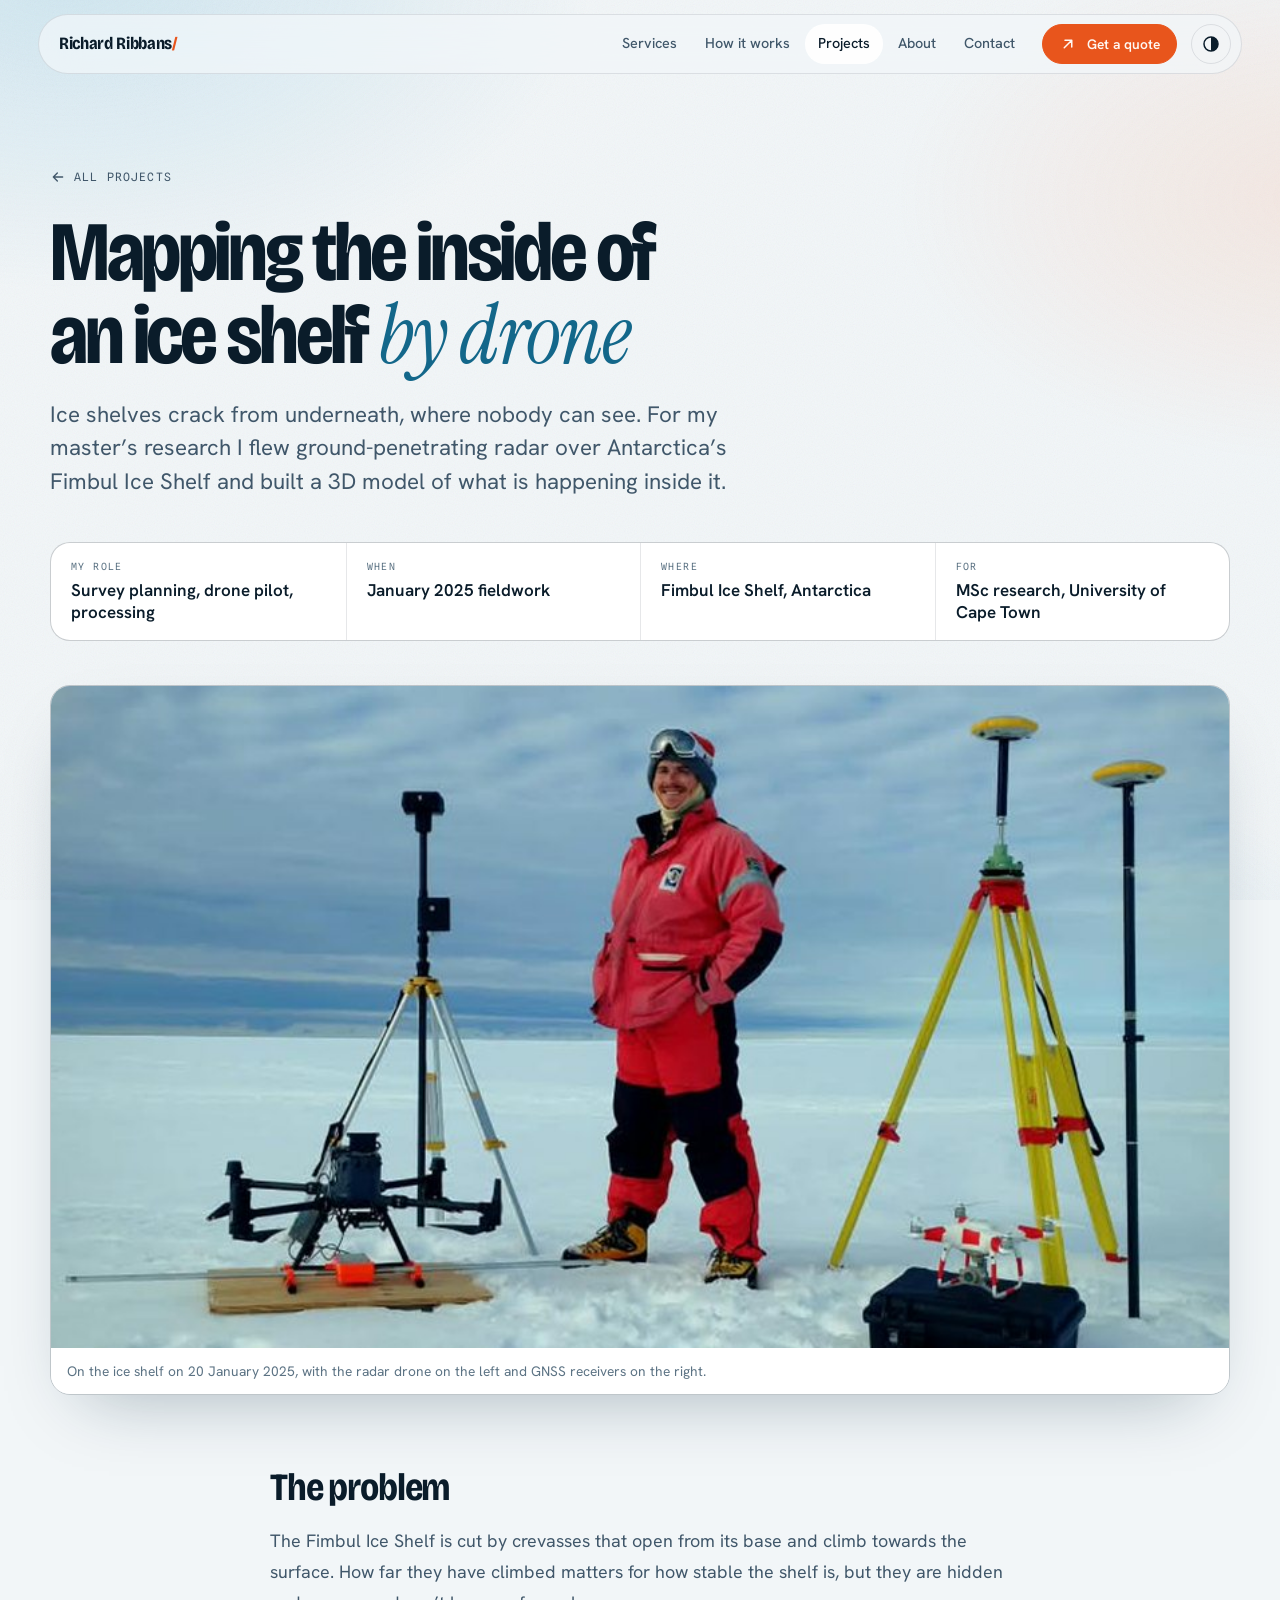
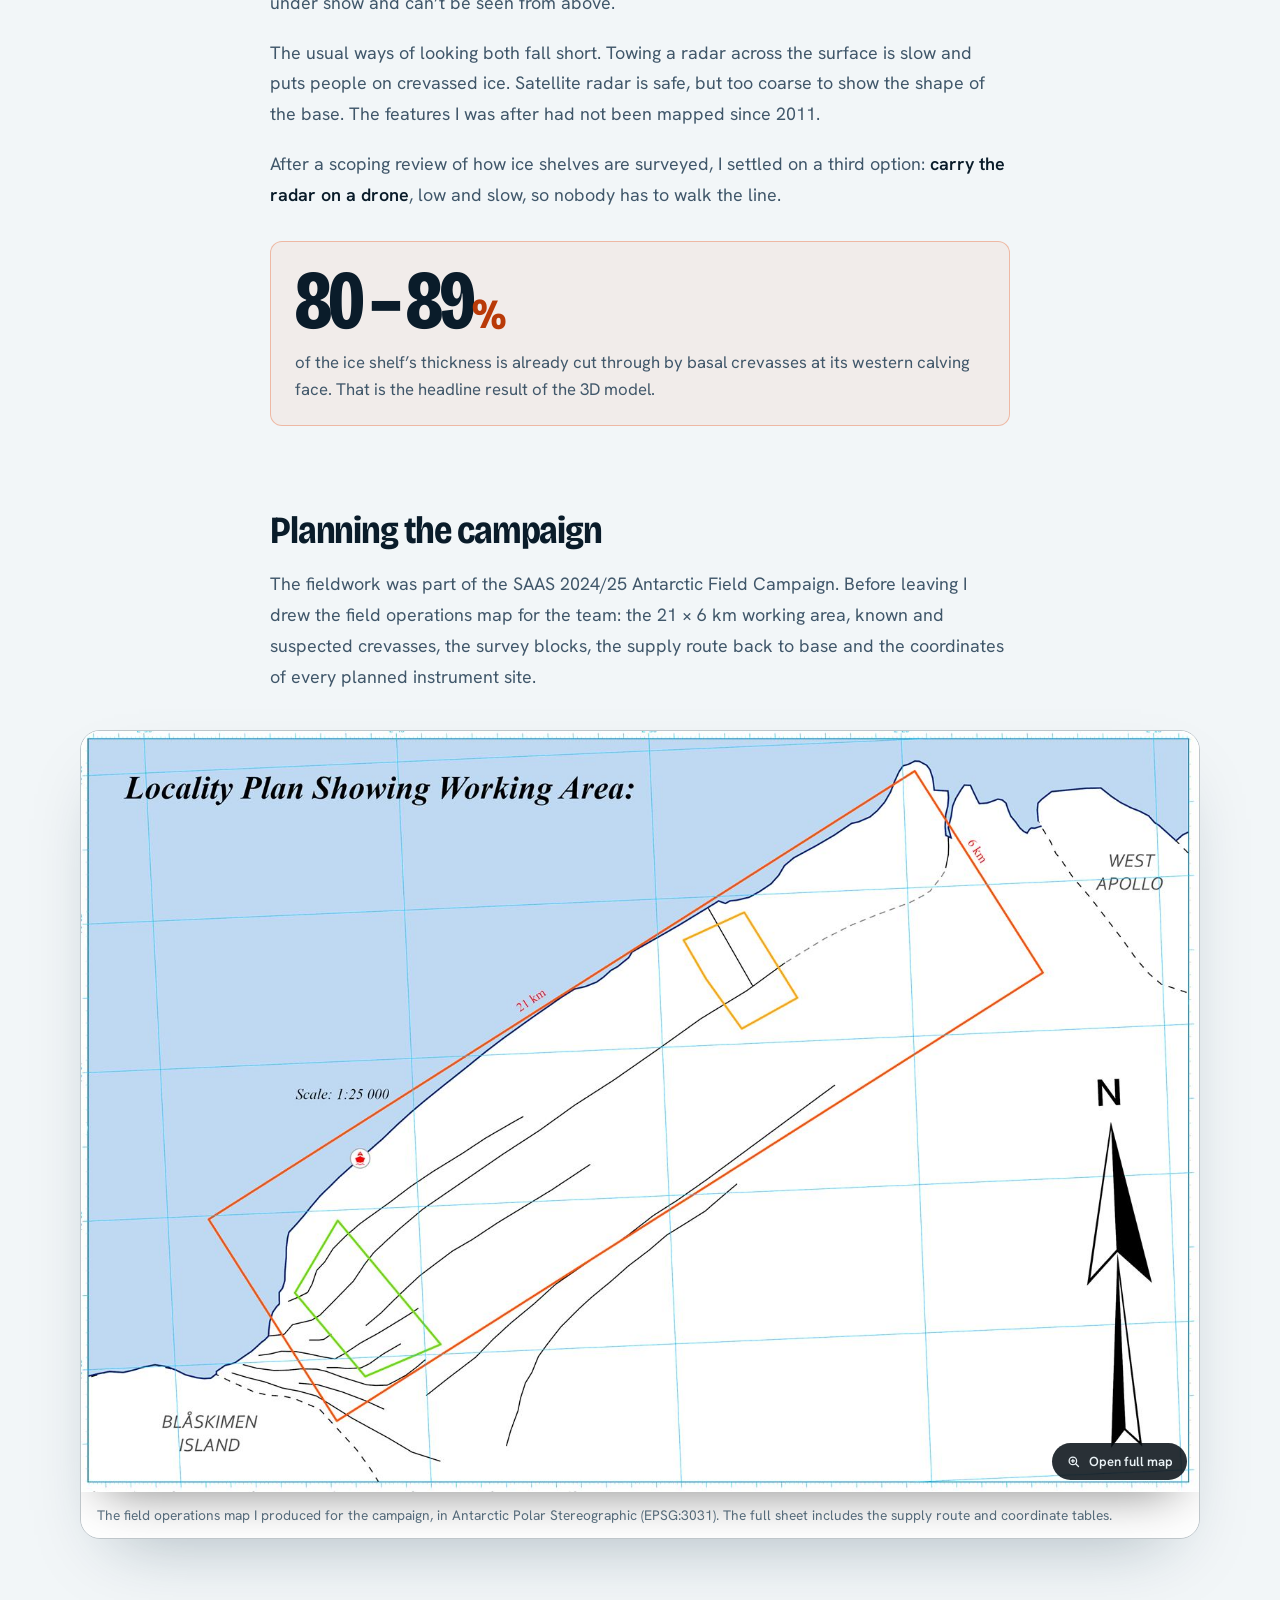
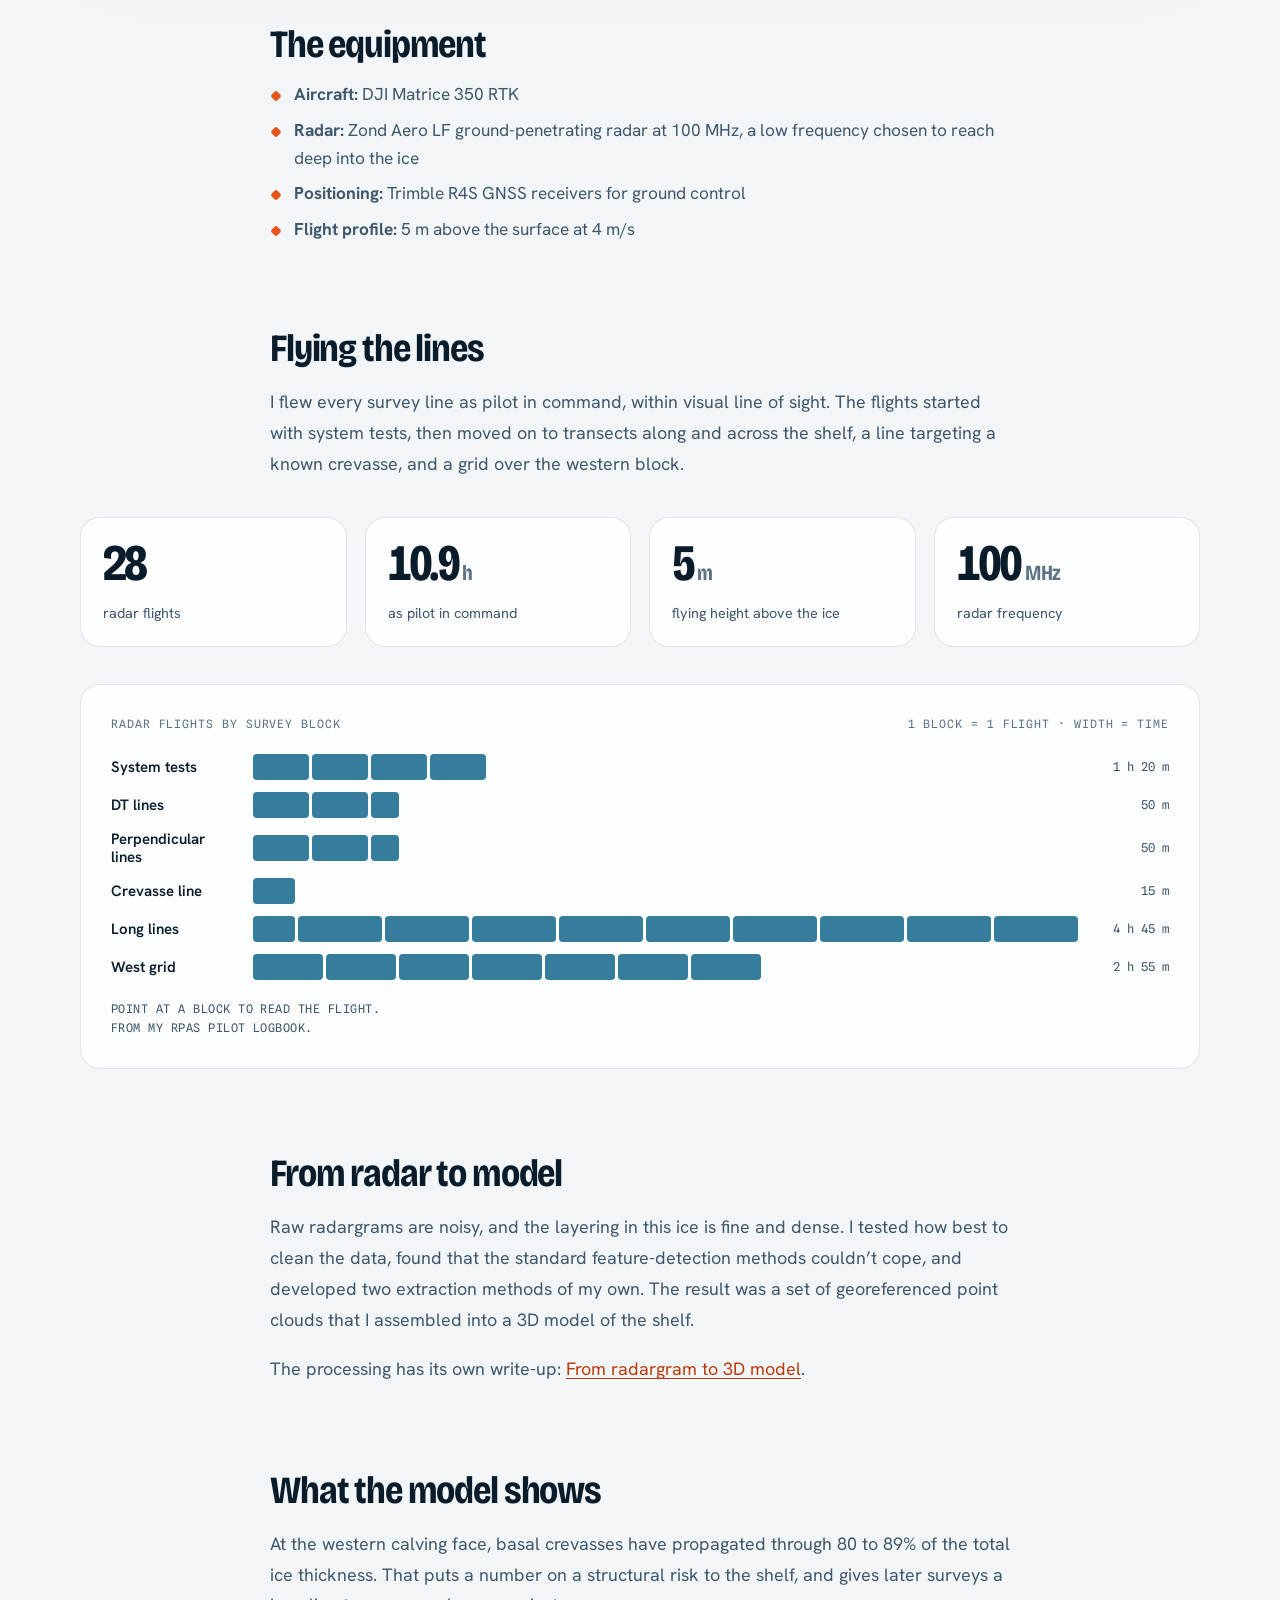
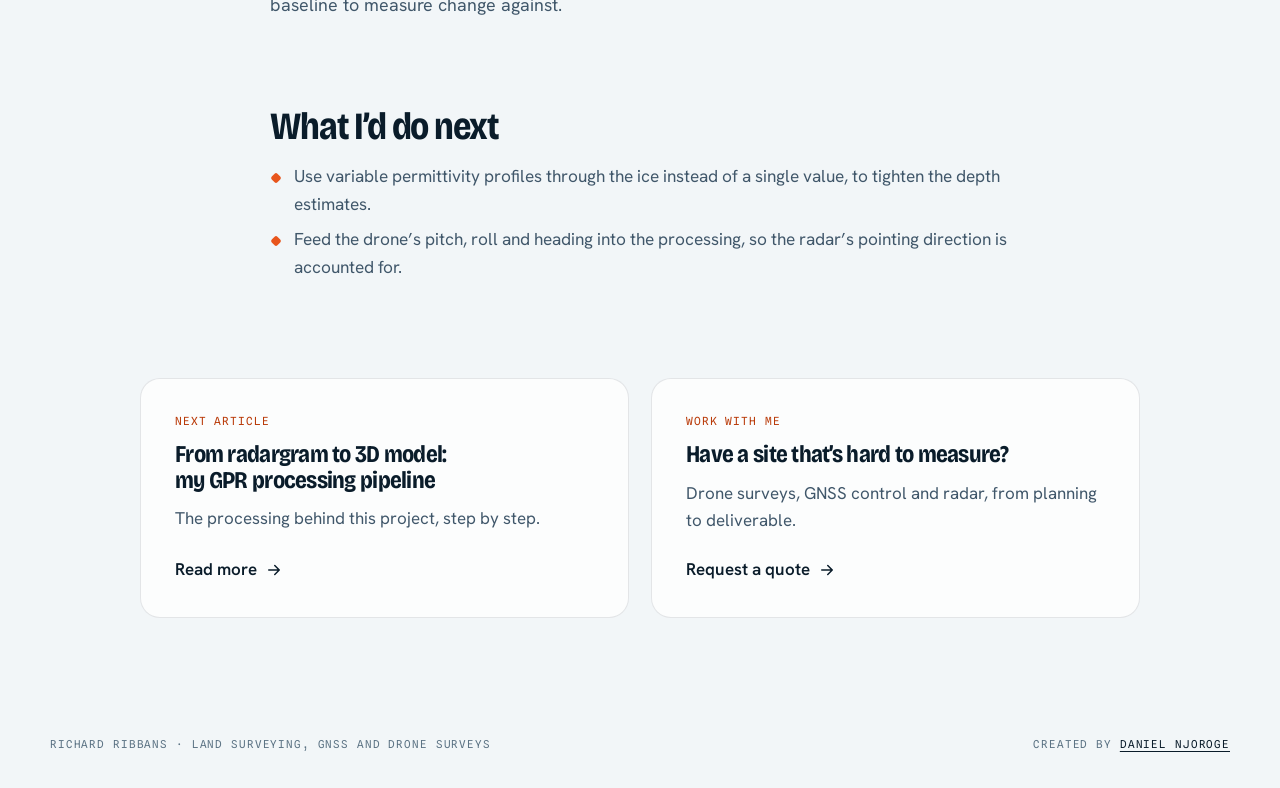
==== fimbul-ice-shelf.html @ ac536979 "Rework as a services site with separate project articles Home page now leads with services, process " ====
<!doctype html>
<html lang="en">
<head>
<meta charset="utf-8">
<meta name="viewport" content="width=device-width, initial-scale=1, viewport-fit=cover">
<title>Mapping the Fimbul Ice Shelf by Drone · Richard Ribbans</title>
<meta name="description" content="How Richard Ribbans planned and flew a drone-borne ground-penetrating radar survey of Antarctica's Fimbul Ice Shelf and built a 3D model of the crevasses inside it.">
<meta name="color-scheme" content="dark light">
<meta name="theme-color" content="#060E16">
<meta property="og:type" content="article">
<meta property="og:title" content="Mapping the inside of the Fimbul Ice Shelf by drone">
<meta property="og:description" content="28 radar flights, a 21 × 6 km survey area and a 3D model showing crevasses that cut through 80 to 89% of the ice.">
<meta property="og:image" content="assets/richard-fimbul-ice-shelf.jpg">
<link rel="icon" href="data:image/svg+xml,%3Csvg xmlns='http://www.w3.org/2000/svg' viewBox='0 0 32 32'%3E%3Crect width='32' height='32' rx='8' fill='%23060E16'/%3E%3Cpath d='M5 21h22' stroke='%23EAF2F6' stroke-width='2'/%3E%3Cpath d='M11 27l3-13 3 13zM19 27l2-9 2 9z' fill='%23FF6B2C'/%3E%3C/svg%3E">
<link rel="preconnect" href="https://fonts.googleapis.com">
<link rel="preconnect" href="https://fonts.gstatic.com" crossorigin>
<link rel="stylesheet" href="https://fonts.googleapis.com/css2?family=Bricolage+Grotesque:opsz,wdth,wght@12..96,75..100,400..800&family=Hanken+Grotesk:wght@400..700&family=Instrument+Serif:ital@0;1&family=Spline+Sans+Mono:wght@400..600&display=swap">
<link rel="stylesheet" href="assets/site.css">
<script>document.documentElement.classList.add('js');try{var t=localStorage.getItem('theme');if(t==='light'||t==='dark')document.documentElement.dataset.theme=t}catch(e){}</script>
</head>
<body>
<a class="skip" href="#main">Skip to content</a>
<div class="atmo" aria-hidden="true"></div>
<div class="progress" id="progress" aria-hidden="true"></div>

<header class="head">
  <div class="head-in">
    <a class="brand" href="index.html">Richard Ribbans<b>/</b></a>
    <nav class="nav" aria-label="Site">
      <a href="index.html#services">Services</a>
      <a href="index.html#process">How it works</a>
      <a class="on" href="index.html#projects" aria-current="true">Projects</a>
      <a href="index.html#about">About</a>
      <a href="index.html#contact">Contact</a>
    </nav>
    <a class="btn btn-sm btn-quote" href="mailto:ricrib@hotmail.co.za?subject=Survey%20quote%20request&amp;body=Site%20location%3A%0AWhat%20needs%20surveying%3A%0AWhat%20you%20need%20back%20(plan%2C%20model%2C%20report)%3A%0ADeadline%3A%0A" aria-label="Request a quote by email">
      <svg class="i-arrow" viewBox="0 0 24 24" fill="none" stroke="currentColor" stroke-width="2" stroke-linecap="round" stroke-linejoin="round" aria-hidden="true"><path d="M7 17L17 7M8 7h9v9"/></svg><span>Get a quote</span>
    </a>
    <button class="theme" id="theme" type="button" aria-label="Switch between light and dark">
      <svg width="18" height="18" viewBox="0 0 18 18" aria-hidden="true"><circle cx="9" cy="9" r="7" fill="none" stroke="currentColor" stroke-width="1.5"/><path d="M9 2a7 7 0 0 1 0 14z" fill="currentColor"/></svg>
    </button>
  </div>
</header>

<main id="main">
<article>
  <header class="art-hero">
    <div class="wrap">
      <a class="back" href="index.html#projects"><svg viewBox="0 0 24 24" fill="none" stroke="currentColor" stroke-width="2" stroke-linecap="round" stroke-linejoin="round" aria-hidden="true"><path d="M19 12H5M11 6l-6 6 6 6"/></svg>All projects</a>
      <h1 class="art-title">Mapping the inside of an ice shelf <em>by drone</em></h1>
      <p class="art-lede">Ice shelves crack from underneath, where nobody can see. For my master’s research I flew ground-penetrating radar over Antarctica’s Fimbul Ice Shelf and built a 3D model of what is happening inside it.</p>
      <dl class="art-meta" data-r>
        <div><dt>My role</dt><dd>Survey planning, drone pilot, processing</dd></div>
        <div><dt>When</dt><dd>January 2025 fieldwork</dd></div>
        <div><dt>Where</dt><dd>Fimbul Ice Shelf, Antarctica</dd></div>
        <div><dt>For</dt><dd>MSc research, University of Cape Town</dd></div>
      </dl>
      <figure class="art-cover" data-r>
        <img src="assets/richard-fimbul-ice-shelf.jpg" width="880" height="1099" fetchpriority="high" alt="Richard Ribbans on the Fimbul Ice Shelf with the DJI Matrice 350 RTK and radar boom, a Phantom 4 drone and GNSS receivers on tripods">
        <figcaption>On the ice shelf on 20 January 2025, with the radar drone on the left and GNSS receivers on the right.</figcaption>
      </figure>
    </div>
  </header>

  <div class="wrap">
    <div class="prose">
      <h2>The problem</h2>
      <p>The Fimbul Ice Shelf is cut by crevasses that open from its base and climb towards the surface. How far they have climbed matters for how stable the shelf is, but they are hidden under snow and can’t be seen from above.</p>
      <p>The usual ways of looking both fall short. Towing a radar across the surface is slow and puts people on crevassed ice. Satellite radar is safe, but too coarse to show the shape of the base. The features I was after had not been mapped since 2011.</p>
      <p>After a scoping review of how ice shelves are surveyed, I settled on a third option: <strong>carry the radar on a drone</strong>, low and slow, so nobody has to walk the line.</p>

      <div class="finding" data-r>
        <strong><span data-count="80">80</span> – <span data-count="89">89</span><small>%</small></strong>
        <span>of the ice shelf’s thickness is already cut through by basal crevasses at its western calving face. That is the headline result of the 3D model.</span>
      </div>

      <h2>Planning the campaign</h2>
      <p>The fieldwork was part of the SAAS 2024/25 Antarctic Field Campaign. Before leaving I drew the field operations map for the team: the 21 × 6&nbsp;km working area, known and suspected crevasses, the survey blocks, the supply route back to base and the coordinates of every planned instrument site.</p>

      <figure class="framed wide" data-r>
        <button class="zoom" id="zoom" type="button" aria-haspopup="dialog" aria-label="Open the full field operations map">
          <img src="assets/fimbul-locality-plan.jpg" width="1600" height="1090" loading="lazy" alt="Locality plan of the working area on the Fimbul Ice Shelf, with the 21 by 6 kilometre project area, known and hidden crevasses, and the T-intersection and West Grid survey blocks">
          <span><svg viewBox="0 0 24 24" fill="none" stroke="currentColor" stroke-width="2" stroke-linecap="round" aria-hidden="true"><circle cx="11" cy="11" r="6"/><path d="M20 20l-4.5-4.500M11 8.500v5M8.5 11h5"/></svg>Open full map</span>
        </button>
        <figcaption>The field operations map I produced for the campaign, in Antarctic Polar Stereographic (EPSG:3031). The full sheet includes the supply route and coordinate tables.</figcaption>
      </figure>

      <h2>The equipment</h2>
      <ul class="dots">
        <li><strong>Aircraft:</strong> DJI Matrice 350 RTK</li>
        <li><strong>Radar:</strong> Zond Aero LF ground-penetrating radar at 100&nbsp;MHz, a low frequency chosen to reach deep into the ice</li>
        <li><strong>Positioning:</strong> Trimble R4S GNSS receivers for ground control</li>
        <li><strong>Flight profile:</strong> 5&nbsp;m above the surface at 4&nbsp;m/s</li>
      </ul>

      <h2>Flying the lines</h2>
      <p>I flew every survey line as pilot in command, within visual line of sight. The flights started with system tests, then moved on to transects along and across the shelf, a line targeting a known crevasse, and a grid over the western block.</p>

      <div class="nums wide">
        <div class="num glass" data-r data-glow><b><span data-count="28">28</span></b><span>radar flights</span></div>
        <div class="num glass" data-r data-glow style="--i:1"><b><span data-count="10.9" data-dec="1">10.9</span><small>h</small></b><span>as pilot in command</span></div>
        <div class="num glass" data-r data-glow style="--i:2"><b><span data-count="5">5</span><small>m</small></b><span>flying height above the ice</span></div>
        <div class="num glass" data-r data-glow style="--i:3"><b><span data-count="100">100</span><small>MHz</small></b><span>radar frequency</span></div>
      </div>

      <div class="strip-wrap glass wide" data-r data-glow>
        <div class="strip-title mono"><span>Radar flights by survey block</span><span>1 block = 1 flight · width = time</span></div>
        <div class="strip" id="strip"></div>
        <p class="strip-read" id="strip-read">Point at a block to read the flight.<br>From my RPAS pilot logbook.</p>
      </div>

      <h2>From radar to model</h2>
      <p>Raw radargrams are noisy, and the layering in this ice is fine and dense. I tested how best to clean the data, found that the standard feature-detection methods couldn’t cope, and developed two extraction methods of my own. The result was a set of georeferenced point clouds that I assembled into a 3D model of the shelf.</p>
      <p>The processing has its own write-up: <a href="gpr-processing-pipeline.html">From radargram to 3D model</a>.</p>

      <h2>What the model shows</h2>
      <p>At the western calving face, basal crevasses have propagated through 80 to 89% of the total ice thickness. That puts a number on a structural risk to the shelf, and gives later surveys a baseline to measure change against.</p>

      <h2>What I’d do next</h2>
      <ul class="dots">
        <li>Use variable permittivity profiles through the ice instead of a single value, to tighten the depth estimates.</li>
        <li>Feed the drone’s pitch, roll and heading into the processing, so the radar’s pointing direction is accounted for.</li>
      </ul>
    </div>

    <div class="art-end">
      <article class="card glass lift" data-r data-glow>
        <p class="meta">Next article</p>
        <h3>From radargram to 3D model: my GPR processing pipeline</h3>
        <p>The processing behind this project, step by step.</p>
        <a class="go" href="gpr-processing-pipeline.html">Read more <svg viewBox="0 0 24 24" fill="none" stroke="currentColor" stroke-width="2" stroke-linecap="round" stroke-linejoin="round" aria-hidden="true"><path d="M5 12h14M13 6l6 6-6 6"/></svg></a>
      </article>
      <article class="card glass lift" data-r data-glow style="--i:1">
        <p class="meta">Work with me</p>
        <h3>Have a site that’s hard to measure?</h3>
        <p>Drone surveys, GNSS control and radar, from planning to deliverable.</p>
        <a class="go" href="index.html#contact">Request a quote <svg viewBox="0 0 24 24" fill="none" stroke="currentColor" stroke-width="2" stroke-linecap="round" stroke-linejoin="round" aria-hidden="true"><path d="M5 12h14M13 6l6 6-6 6"/></svg></a>
      </article>
    </div>
  </div>
</article>
</main>

<footer class="foot" style="margin-top:clamp(56px,8vw,96px)">
  <div class="wrap"><span>Richard Ribbans · Land surveying, GNSS and drone surveys</span><span>Created by <a href="https://danzo111.github.io/Daniel-Kimani-Njoroge-online-cv-portfolio/" target="_blank" rel="noopener">Daniel Njoroge</a></span></div>
</footer>

<dialog class="lightbox" id="lightbox" aria-label="Field operations map, SAAS 2024/25 Antarctic Field Campaign">
  <div class="lb-bar"><b>Field operations map</b><span>Click the map to zoom</span>
    <button class="btn btn-sm" id="lb-close" type="button">Close</button></div>
  <div class="lb-scroll" id="lb-scroll"><img id="lb-img" alt="Full field operations map for the SAAS 2024/25 Antarctic Field Campaign: locality plan, supply route, key plan and coordinate tables" width="2600" height="1838"></div>
</dialog>

<script src="assets/site.js"></script>
</body>
</html>
---- assets/site.css ----
:root{
  /* Polar night: near-black navy, glacier-blue for data, hi-vis survey orange for anything you act on. */
  --bg:#060E16; --bg-2:#0A1722; --snow:#0C1B28; --card:rgba(255,255,255,.035); --card-2:rgba(255,255,255,.06);
  --stroke:rgba(160,205,228,.14); --stroke-2:rgba(160,205,228,.26);
  --ink:#EAF2F6; --ink-2:#A9BDC9; --ink-3:#7C93A2;
  --glacier:#8FD3EE; --glacier-dim:rgba(143,211,238,.14);
  --flag:#FF8850; --flag-fill:#FF6B2C; --flag-ink:#1A0A02; --flag-wash:rgba(255,107,44,.07);
  --ocean:#0A2B3F; --firn:#102738; --line:rgba(160,205,228,.10);
  --glow-a:rgba(60,150,190,.22); --glow-b:rgba(255,107,44,.10);
  --shadow:0 30px 80px -30px rgba(0,0,0,.7);
  --veil:rgba(8,18,27,.72);

  --f-display:"Bricolage Grotesque","Helvetica Neue",Arial,sans-serif;
  --f-serif:"Instrument Serif",Georgia,"Times New Roman",serif;
  --f-body:"Hanken Grotesk","Helvetica Neue",Arial,sans-serif;
  --f-mono:"Spline Sans Mono",ui-monospace,SFMono-Regular,Menlo,Consolas,monospace;

  --wrap:1180px; --gutter:clamp(18px,4vw,44px); --r:20px; --r-sm:12px;
  --ease:cubic-bezier(.2,.7,.1,1);
  color-scheme:dark;
}
@media (prefers-color-scheme: light){
  :root:not([data-theme="dark"]){
    --bg:#F2F6F8; --bg-2:#E8EFF2; --snow:#FFFFFF; --card:rgba(255,255,255,.72); --card-2:rgba(255,255,255,.95);
    --stroke:rgba(10,28,42,.10); --stroke-2:rgba(10,28,42,.22);
    --ink:#0A1C2A; --ink-2:#40576A; --ink-3:#5C7384;
    --glacier:#13678A; --glacier-dim:rgba(19,103,138,.12);
    --flag:#B93A08; --flag-fill:#E8551C; --flag-ink:#FFF8F3; --flag-wash:rgba(232,85,28,.06);
    --ocean:#CDE0EA; --firn:#F9FCFD; --line:rgba(10,28,42,.07);
    --glow-a:rgba(80,170,210,.22); --glow-b:rgba(255,120,60,.12);
    --shadow:0 30px 70px -34px rgba(10,40,60,.35);
    --veil:rgba(242,246,248,.75);
    color-scheme:light;
  }
}
:root[data-theme="light"]{
  --bg:#F2F6F8; --bg-2:#E8EFF2; --snow:#FFFFFF; --card:rgba(255,255,255,.72); --card-2:rgba(255,255,255,.95);
  --stroke:rgba(10,28,42,.10); --stroke-2:rgba(10,28,42,.22);
  --ink:#0A1C2A; --ink-2:#40576A; --ink-3:#5C7384;
  --glacier:#13678A; --glacier-dim:rgba(19,103,138,.12);
  --flag:#B93A08; --flag-fill:#E8551C; --flag-ink:#FFF8F3; --flag-wash:rgba(232,85,28,.06);
  --ocean:#CDE0EA; --firn:#F9FCFD; --line:rgba(10,28,42,.07);
  --glow-a:rgba(80,170,210,.22); --glow-b:rgba(255,120,60,.12);
  --shadow:0 30px 70px -34px rgba(10,40,60,.35);
  --veil:rgba(242,246,248,.75);
  color-scheme:light;
}

*,*::before,*::after{box-sizing:border-box}
html{scroll-behavior:smooth;-webkit-text-size-adjust:100%;scroll-padding-top:96px}
body{margin:0;background:var(--bg);color:var(--ink);font-family:var(--f-body);font-size:1.0625rem;line-height:1.6;-webkit-font-smoothing:antialiased;overflow-x:hidden}
body:has(dialog[open]){overflow:hidden}
img,svg{max-width:100%;display:block}
a{color:inherit}
h1,h2,h3{margin:0;text-wrap:balance}
p{margin:0;text-wrap:pretty}
ul,ol,dl,dd,figure,blockquote{margin:0;padding:0}
ul,ol{list-style:none}
button{font:inherit;color:inherit}
:focus-visible{outline:2px solid var(--flag-fill);outline-offset:3px;border-radius:6px}
::selection{background:var(--flag-fill);color:var(--flag-ink)}
.wrap{width:100%;max-width:calc(var(--wrap) + 2*var(--gutter));margin-inline:auto;padding-inline:var(--gutter)}
.sr-only{position:absolute;width:1px;height:1px;margin:-1px;overflow:hidden;clip:rect(0,0,0,0);white-space:nowrap}
.skip{position:absolute;left:12px;top:-60px;z-index:200;background:var(--flag-fill);color:var(--flag-ink);padding:10px 16px;font-weight:600;text-decoration:none;border-radius:10px}
.skip:focus{top:12px}

/* Atmosphere: two soft lights and a fine grain, fixed behind everything */
.atmo{position:fixed;inset:0;z-index:-1;pointer-events:none;overflow:hidden}
.atmo::before{content:"";position:absolute;inset:-20%;background:radial-gradient(42% 36% at 18% 12%,var(--glow-a),transparent 70%),radial-gradient(34% 30% at 88% 30%,var(--glow-b),transparent 70%),radial-gradient(50% 40% at 60% 100%,var(--glow-a),transparent 70%);animation:drift 26s ease-in-out infinite alternate}
.atmo::after{content:"";position:absolute;inset:0;opacity:.07;mix-blend-mode:overlay;background-image:url("data:image/svg+xml,%3Csvg xmlns='http://www.w3.org/2000/svg' width='160' height='160'%3E%3Cfilter id='n'%3E%3CfeTurbulence type='fractalNoise' baseFrequency='.9' numOctaves='2' stitchTiles='stitch'/%3E%3C/filter%3E%3Crect width='100%25' height='100%25' filter='url(%23n)'/%3E%3C/svg%3E")}
@keyframes drift{to{transform:translate3d(3%,-2%,0) scale(1.06)}}
.progress{position:fixed;left:0;top:0;height:2px;width:100%;z-index:120;background:linear-gradient(90deg,var(--glacier),var(--flag-fill));transform-origin:0 50%;transform:scaleX(0)}

/* Type */
.mono{font-family:var(--f-mono);font-size:.72rem;letter-spacing:.08em;text-transform:uppercase}
.kicker{display:inline-flex;align-items:center;gap:10px;font-family:var(--f-mono);font-size:.72rem;letter-spacing:.14em;text-transform:uppercase;color:var(--flag)}
.kicker::before{content:"";width:22px;height:1px;background:currentColor}
.h2{font-family:var(--f-display);font-stretch:85%;font-weight:700;font-size:clamp(2.3rem,5.4vw,4.2rem);line-height:1;letter-spacing:-.035em}
.h2 em,.hero-tag em{font-family:var(--f-serif);font-style:italic;font-weight:400;letter-spacing:-.01em;color:var(--glacier)}
.lede{font-size:clamp(1.08rem,1.5vw,1.25rem);line-height:1.55;color:var(--ink-2);max-width:60ch}

/* Buttons */
.btn{position:relative;display:inline-flex;align-items:center;gap:10px;min-height:52px;padding:0 24px;border-radius:999px;font-weight:600;font-size:.98rem;text-decoration:none;border:1px solid var(--stroke-2);background:var(--card);color:var(--ink);cursor:pointer;transition:background .25s,border-color .25s,color .25s,box-shadow .25s,transform .35s var(--ease);-webkit-tap-highlight-color:transparent;touch-action:manipulation}
.btn svg{width:18px;height:18px;flex:none;transition:transform .3s var(--ease)}
.btn:hover{border-color:var(--ink);background:var(--card-2)}
.btn:hover .i-arrow{transform:translate(3px,-3px)}
.btn:hover .i-down{transform:translateY(3px)}
.btn-primary{background:var(--flag-fill);border-color:var(--flag-fill);color:var(--flag-ink);box-shadow:0 10px 30px -10px var(--flag-fill)}
.btn-primary:hover{background:var(--flag-fill);border-color:var(--flag-fill);box-shadow:0 16px 40px -10px var(--flag-fill)}
.btn-sm{min-height:40px;padding:0 16px;font-size:.86rem}

/* Header: a floating glass bar */
.head{position:fixed;top:max(14px,env(safe-area-inset-top));left:0;right:0;z-index:100;pointer-events:none}
.head-in{pointer-events:auto;max-width:calc(var(--wrap) + 24px);margin-inline:auto;width:calc(100% - 2*var(--gutter) + 24px);height:60px;display:flex;align-items:center;gap:14px;padding:0 10px 0 20px;border-radius:999px;background:var(--veil);border:1px solid var(--stroke);backdrop-filter:blur(18px) saturate(1.4);-webkit-backdrop-filter:blur(18px) saturate(1.4);box-shadow:var(--shadow)}
.brand{font-family:var(--f-display);font-stretch:85%;font-weight:700;font-size:1.08rem;letter-spacing:-.02em;text-decoration:none;white-space:nowrap}
.brand b{color:var(--flag-fill)}
.nav{margin-left:auto;display:flex;gap:2px}
.nav a{position:relative;font-size:.9rem;font-weight:500;text-decoration:none;color:var(--ink-2);padding:8px 13px;border-radius:999px;transition:color .2s,background .2s}
.nav a:hover{color:var(--ink)}
.nav a.on{color:var(--ink);background:var(--card-2)}
.theme{width:40px;height:40px;display:grid;place-items:center;border:1px solid var(--stroke);border-radius:50%;background:transparent;cursor:pointer;flex:none;transition:border-color .2s,transform .5s var(--ease)}
.theme:hover{border-color:var(--ink);transform:rotate(180deg)}
@media (max-width:900px){.nav{display:none}.head-in .btn{margin-left:auto}}
@media (max-width:420px){.head-in .btn span{display:none}.head-in .btn{padding:0 12px}}

/* Hero */
.hero{padding:clamp(120px,15vw,170px) 0 0}
.status{display:inline-flex;align-items:center;gap:10px;padding:7px 14px 7px 12px;border-radius:999px;border:1px solid var(--stroke);background:var(--card);font-size:.86rem;color:var(--ink-2)}
.status i{width:8px;height:8px;border-radius:50%;background:#3DDC97;box-shadow:0 0 0 0 rgba(61,220,151,.6);animation:pulse 2.4s infinite;flex:none}
@keyframes pulse{70%{box-shadow:0 0 0 9px rgba(61,220,151,0)}100%{box-shadow:0 0 0 0 rgba(61,220,151,0)}}
.hero-name{margin-top:clamp(18px,2.4vw,28px);font-family:var(--f-display);font-stretch:88%;font-weight:700;font-size:clamp(3.4rem,12.6vw,10.8rem);line-height:.88;letter-spacing:-.03em;margin-left:-.03em}
.hero-name .ln{display:block;overflow:hidden;padding-bottom:.08em;margin-bottom:-.08em}
.hero-name .ln>span{display:inline-block}
.js .hero-name .ln>span{transform:translateY(105%);animation:rise 1s var(--ease) forwards}
.js .hero-name .ln:nth-child(2)>span{animation-delay:.12s}
.hero-name b{color:var(--flag-fill);font-weight:700}
@keyframes rise{to{transform:none}}
.hero-tag{margin:0 0 clamp(16px,2vw,24px);font-family:var(--f-display);font-stretch:90%;font-weight:500;font-size:clamp(1.5rem,3.5vw,2.9rem);line-height:1.08;letter-spacing:-.03em;max-width:21ch}
.hero-row{display:grid;grid-template-columns:minmax(0,1fr) clamp(250px,29vw,380px);gap:clamp(24px,5vw,72px);align-items:end;margin-top:clamp(20px,2.6vw,32px)}
.hero-cta{display:flex;flex-wrap:wrap;gap:12px;margin-top:26px}
.shot{position:relative;border-radius:var(--r);overflow:hidden;border:1px solid var(--stroke-2);box-shadow:var(--shadow),0 0 0 6px var(--card);transform:rotate(1.6deg);transition:transform .6s var(--ease)}
.shot:hover{transform:rotate(0deg) scale(1.02)}
.shot img{width:100%;height:auto;aspect-ratio:4/5;object-fit:cover}
.shot figcaption{position:absolute;left:10px;right:10px;bottom:10px;display:flex;align-items:center;gap:8px;padding:8px 12px;border-radius:12px;background:rgba(6,14,22,.78);color:#EAF2F6;font-family:var(--f-mono);font-size:.66rem;letter-spacing:.05em;text-transform:uppercase;backdrop-filter:blur(8px);-webkit-backdrop-filter:blur(8px)}
.shot figcaption i{width:7px;height:7px;border-radius:50%;background:#FF6B2C;flex:none}
@media (min-width:821px){.shot{margin-top:clamp(-150px,-11vw,-60px)}}
@media (max-width:820px){.hero-row{grid-template-columns:1fr;align-items:start}.shot{max-width:420px;transform:none}}

/* The sheet: plan above, section below, title block at the foot — laid out the way a survey drawing is. */
.sheet{position:relative;margin-top:clamp(36px,5vw,64px);border-radius:var(--r);border:1px solid var(--stroke-2);background:var(--snow);box-shadow:var(--shadow),0 0 0 6px var(--card);overflow:hidden}
.sheet-bar{display:flex;align-items:center;gap:12px;padding:12px 14px 12px 18px;border-bottom:1px solid var(--stroke)}
.sheet-bar .mono{color:var(--ink-2)}
.sheet-bar .dot{width:8px;height:8px;border-radius:50%;background:var(--flag-fill);flex:none}
.sheet-bar button{margin-left:auto}
.panel{position:relative;border-bottom:1px solid var(--stroke)}
.panel-tag{position:absolute;left:14px;top:12px;z-index:2;border:1px solid var(--stroke-2);background:var(--veil);border-radius:999px;font-family:var(--f-mono);font-size:.64rem;letter-spacing:.14em;text-transform:uppercase;padding:4px 10px;color:var(--ink-2)}
.panel svg{width:100%;height:auto}
#section{cursor:ew-resize;touch-action:pan-y}
.sheet text{font-family:var(--f-mono);font-size:10px;letter-spacing:.06em;text-transform:uppercase;fill:var(--ink-2)}
.sheet .t-strong{fill:var(--ink)}
.sheet .t-flag{fill:var(--flag)}
.hit{fill:transparent;stroke:transparent;cursor:pointer;outline-offset:0}
.site-mark{transition:stroke .2s}
.hit:hover+.site-mark,.hit:focus-visible+.site-mark{stroke:var(--flag-fill)}
.tip{position:absolute;z-index:5;pointer-events:none;transform:translate(-50%,calc(-100% - 12px));padding:7px 11px;border-radius:10px;background:var(--ink);color:var(--bg);font-family:var(--f-mono);font-size:.68rem;letter-spacing:.04em;white-space:nowrap;opacity:0;transition:opacity .15s}
.tip.on{opacity:1}
.readout{display:flex;flex-wrap:wrap;align-items:center;gap:8px 18px;padding:11px 18px;border-bottom:1px solid var(--stroke);font-family:var(--f-mono);font-size:.72rem;letter-spacing:.05em;text-transform:uppercase;color:var(--ink-2);min-height:44px}
.readout b{font-weight:500;color:var(--ink)}
.readout .state{display:inline-flex;align-items:center;gap:8px}
.readout .state::before{content:"";width:8px;height:8px;border-radius:2px;background:var(--glacier)}
.readout .state.hot{color:var(--flag)}
.readout .state.hot::before{background:var(--flag-fill)}
.readout .hint{margin-left:auto;color:var(--ink-3)}
.legend{display:flex;flex-wrap:wrap;gap:6px 22px;padding:10px 18px;border-bottom:1px solid var(--stroke);font-family:var(--f-mono);font-size:.68rem;letter-spacing:.05em;text-transform:uppercase;color:var(--ink-3)}
.legend span{display:inline-flex;align-items:center;gap:8px}
.legend svg{width:26px;height:10px;flex:none}
.titleblock{display:grid;grid-template-columns:repeat(4,1fr)}
.titleblock div{padding:16px 18px;border-left:1px solid var(--stroke)}
.titleblock div:first-child{border-left:0}
.titleblock dt{font-family:var(--f-mono);font-size:.62rem;letter-spacing:.14em;text-transform:uppercase;color:var(--ink-3)}
.titleblock dd{font-weight:600;font-size:.98rem;line-height:1.3;margin-top:4px}
@media (max-width:760px){.titleblock{grid-template-columns:1fr 1fr}.titleblock div:nth-child(3){border-left:0}.titleblock div:nth-child(n+3){border-top:1px solid var(--stroke)}.readout .hint{margin-left:0}}
.sheet-note{margin-top:14px;font-size:.86rem;color:var(--ink-3);max-width:90ch}
.trk{fill:none;stroke:var(--glacier);stroke-width:2.2;stroke-linejoin:round;stroke-linecap:round;stroke-dasharray:1;stroke-dashoffset:1;animation:draw 2.6s .5s ease-out forwards}
@keyframes draw{to{stroke-dashoffset:0}}
.drawn .trk{animation:none;stroke-dashoffset:0}
.drawn .hero-name .ln>span{animation:none;transform:none}

/* Kit marquee */
.kit-band{margin-top:clamp(56px,8vw,96px);border-block:1px solid var(--stroke);overflow:hidden;-webkit-mask-image:linear-gradient(90deg,transparent,#000 12%,#000 88%,transparent);mask-image:linear-gradient(90deg,transparent,#000 12%,#000 88%,transparent)}
.kit-track{display:flex;width:max-content;animation:slide 44s linear infinite}
.kit-band:hover .kit-track,.kit-band.paused .kit-track{animation-play-state:paused}
.kit-track ul{display:flex;flex:none}
.kit-track li{display:flex;align-items:center;gap:28px;padding:18px 14px;font-family:var(--f-display);font-stretch:85%;font-weight:600;font-size:clamp(1.1rem,2vw,1.5rem);letter-spacing:-.02em;color:var(--ink-2);white-space:nowrap}
.kit-track li::after{content:"";width:7px;height:7px;background:var(--flag-fill);transform:rotate(45deg)}
@keyframes slide{to{transform:translateX(-50%)}}

/* Sections */
.sec{padding:clamp(72px,10vw,136px) 0 0}
.sec-head{display:grid;gap:18px;margin-bottom:clamp(30px,4.4vw,56px);justify-items:start}

/* Reveal on scroll (only when JS is running) */
.js [data-r]{opacity:0;transform:translateY(26px);transition:opacity .8s var(--ease),transform .9s var(--ease);transition-delay:calc(var(--i,0)*80ms)}
.js [data-r].in{opacity:1;transform:none}

/* Cards with a cursor-following light */
.glass{position:relative;border-radius:var(--r);border:1px solid var(--stroke);background:var(--card);overflow:hidden}
.glass::before{content:"";position:absolute;inset:0;pointer-events:none;opacity:0;transition:opacity .35s;background:radial-gradient(380px circle at var(--mx,50%) var(--my,50%),var(--glacier-dim),transparent 65%)}
.glass:hover{border-color:var(--stroke-2)}
.glass:hover::before{opacity:1}
.glass>*{position:relative}
.lift{transition:opacity .8s var(--ease),transform .5s var(--ease),border-color .3s}
.js .lift.in:hover,.lift:hover{transform:translateY(-6px)}

.does{display:grid;grid-template-columns:repeat(3,1fr);gap:clamp(14px,2vw,22px)}
.does li{padding:clamp(22px,2.6vw,32px);display:grid;gap:12px;align-content:start}
.does .ico{width:48px;height:48px;border-radius:14px;display:grid;place-items:center;background:var(--glacier-dim);color:var(--glacier);margin-bottom:8px}
.does .ico svg{width:24px;height:24px}
.does h3{font-family:var(--f-display);font-stretch:85%;font-weight:700;font-size:1.6rem;line-height:1.05;letter-spacing:-.03em}
.does p{color:var(--ink-2);font-size:1rem}
.does .kit{margin-top:6px;padding-top:14px;border-top:1px solid var(--stroke);font-family:var(--f-mono);font-size:.7rem;letter-spacing:.03em;color:var(--ink-3);line-height:1.7}
@media (max-width:860px){.does{grid-template-columns:1fr}}

/* Case study */
.case{border-radius:var(--r);border:1px solid var(--stroke-2);background:var(--snow);box-shadow:var(--shadow);overflow:hidden}
.case-head{padding:clamp(22px,3.4vw,44px);border-bottom:1px solid var(--stroke);display:grid;gap:14px}
.case-head h3{font-family:var(--f-display);font-stretch:85%;font-weight:700;font-size:clamp(1.9rem,4.4vw,3.3rem);line-height:1;letter-spacing:-.035em;max-width:18ch}
.case-body{display:grid;grid-template-columns:minmax(0,1.1fr) minmax(0,1fr)}
.case-fig{border-right:1px solid var(--stroke);padding:clamp(16px,2.4vw,30px);display:flex;flex-direction:column;gap:14px;perspective:1100px}
.zoom{position:relative;display:block;padding:0;border:1px solid var(--stroke-2);border-radius:var(--r-sm);overflow:hidden;background:#fff;cursor:zoom-in;transition:transform .5s var(--ease),box-shadow .5s;box-shadow:0 20px 50px -24px rgba(0,0,0,.55)}
.zoom img{width:100%;height:auto}
.zoom span{position:absolute;right:12px;bottom:12px;display:inline-flex;align-items:center;gap:8px;padding:8px 14px;border-radius:999px;background:rgba(6,14,22,.86);color:#EAF2F6;font-size:.82rem;font-weight:600}
.zoom span svg{width:15px;height:15px}
.case-fig figcaption{font-size:.88rem;color:var(--ink-3)}
.case-text{padding:clamp(22px,3.4vw,44px);display:grid;gap:26px;align-content:start}
.finding{position:relative;padding:22px 24px;border-radius:var(--r-sm);background:var(--flag-wash);border:1px solid color-mix(in srgb,var(--flag-fill) 34%,transparent)}
.finding strong{display:block;font-family:var(--f-display);font-stretch:80%;font-weight:700;font-size:clamp(3.2rem,7vw,5.2rem);line-height:.9;letter-spacing:-.05em;font-variant-numeric:tabular-nums}
.finding strong small{font-size:.5em;color:var(--flag);letter-spacing:-.02em}
.finding>span{display:block;margin-top:10px;color:var(--ink-2)}

/* Method stepper */
.method h4{margin:0 0 14px;font-family:var(--f-mono);font-size:.7rem;font-weight:500;letter-spacing:.14em;text-transform:uppercase;color:var(--ink-3)}
.method-nav{display:none}
.js .method-nav{display:grid;grid-template-columns:repeat(5,1fr);gap:6px;margin-bottom:18px}
.method-nav button{position:relative;min-height:44px;padding:14px 0 0;border:0;background:none;text-align:left;cursor:pointer;font-family:var(--f-mono);font-size:.7rem;letter-spacing:.06em;text-transform:uppercase;color:var(--ink-3);transition:color .2s;touch-action:manipulation}
.method-nav button::before,.method-nav button::after{content:"";position:absolute;left:0;top:0;height:3px;border-radius:3px;width:100%;background:var(--stroke-2)}
.method-nav button::after{background:var(--flag-fill);transform:scaleX(0);transform-origin:0 50%}
.method-nav button.done::after,.method-nav button.on::after{transform:scaleX(1)}
.method-nav button.on,.method-nav button:hover{color:var(--ink)}
.method-nav.auto button.on::after{animation:fill 5s linear forwards}
@keyframes fill{from{transform:scaleX(0)}to{transform:scaleX(1)}}
.steps{display:grid;gap:16px}
.steps li b{display:block;font-family:var(--f-display);font-stretch:85%;font-weight:700;font-size:1.3rem;letter-spacing:-.025em;line-height:1.15;margin-bottom:6px}
.steps li span{color:var(--ink-2)}
.js .steps{display:block;min-height:9.5em}
.js .steps li{display:none}
.js .steps li.on{display:block;animation:stepin .5s var(--ease)}
@keyframes stepin{from{opacity:0;transform:translateY(10px)}}
.spec{display:grid;grid-template-columns:repeat(4,1fr);border-top:1px solid var(--stroke)}
.spec div{padding:16px clamp(16px,2.4vw,26px);border-left:1px solid var(--stroke)}
.spec div:first-child{border-left:0}
.spec dt{font-family:var(--f-mono);font-size:.62rem;letter-spacing:.14em;text-transform:uppercase;color:var(--ink-3)}
.spec dd{font-weight:600;margin-top:4px;line-height:1.3}
@media (max-width:920px){.case-body{grid-template-columns:1fr}.case-fig{border-right:0;border-bottom:1px solid var(--stroke)}.spec{grid-template-columns:1fr 1fr}.spec div:nth-child(3){border-left:0}.spec div:nth-child(n+3){border-top:1px solid var(--stroke)}}
@media (max-width:480px){.method-nav button{font-size:.6rem;letter-spacing:.02em}.js .steps{min-height:12.5em}}

.more{display:grid;grid-template-columns:1.25fr 1fr;gap:clamp(14px,2vw,22px);margin-top:clamp(14px,2vw,22px)}
.card{padding:clamp(22px,2.8vw,34px);display:grid;gap:12px;align-content:start}
.card .pic{position:relative;margin:calc(-1*clamp(22px,2.8vw,34px));margin-bottom:8px;overflow:hidden}
.card .pic img{width:100%;height:auto;aspect-ratio:16/9;object-fit:cover;object-position:50% 40%;transition:transform .8s var(--ease)}
.card:hover .pic img{transform:scale(1.04)}
.card .pic figcaption{position:absolute;left:12px;bottom:12px;padding:6px 11px;border-radius:999px;background:rgba(6,14,22,.78);color:#EAF2F6;font-family:var(--f-mono);font-size:.64rem;letter-spacing:.05em;text-transform:uppercase}
.card h3{font-family:var(--f-display);font-stretch:85%;font-weight:700;font-size:1.65rem;line-height:1.05;letter-spacing:-.03em}
.card p{color:var(--ink-2)}
.card .meta{font-family:var(--f-mono);font-size:.7rem;letter-spacing:.08em;text-transform:uppercase;color:var(--flag)}
@media (max-width:760px){.more{grid-template-columns:1fr}}

/* Flying */
.fly{display:grid;grid-template-columns:minmax(0,1fr) minmax(0,1.45fr);gap:clamp(14px,2vw,22px);align-items:stretch}
.nums{display:grid;grid-template-columns:1fr 1fr;gap:clamp(12px,1.6vw,18px)}
.num{padding:22px;display:grid;align-content:space-between;gap:18px;min-height:150px}
.num b{font-family:var(--f-display);font-stretch:80%;font-weight:700;font-size:clamp(2.6rem,5vw,3.8rem);line-height:.9;letter-spacing:-.05em;font-variant-numeric:tabular-nums}
.num b small{font-size:.42em;color:var(--ink-3);letter-spacing:-.01em;margin-left:4px}
.num>span{font-size:.92rem;color:var(--ink-2);line-height:1.35}
.num.wide{grid-column:1/-1;min-height:0}
.num.wide b{font-size:1.5rem;letter-spacing:-.03em;line-height:1.1}
.strip-wrap{padding:clamp(18px,2.6vw,30px);display:flex;flex-direction:column}
.strip-title{display:flex;justify-content:space-between;gap:12px;flex-wrap:wrap;margin-bottom:20px;color:var(--ink-3)}
.strip{display:grid;gap:12px}
.strip-row{display:grid;grid-template-columns:128px 1fr 62px;gap:14px;align-items:center}
.strip-row .lab{font-size:.94rem;font-weight:600;line-height:1.2}
.strip-row .tot{font-family:var(--f-mono);font-size:.76rem;color:var(--ink-2);text-align:right;white-space:nowrap}
.blocks{display:flex;gap:3px;height:26px}
.blocks i{display:block;height:100%;min-width:3px;border-radius:4px;background:var(--glacier);opacity:.85;transform-origin:0 50%;transition:background .2s,opacity .2s,transform .7s var(--ease);transition-delay:0s,0s,calc(var(--n)*26ms)}
.js .strip:not(.in) .blocks i{transform:scaleX(0)}
.blocks i:hover{background:var(--flag-fill);opacity:1}
.strip-read{margin-top:auto;padding-top:20px;font-family:var(--f-mono);font-size:.74rem;letter-spacing:.04em;text-transform:uppercase;color:var(--ink-3);min-height:4.6em}
.strip-read b{color:var(--ink);font-weight:500}
@media (max-width:920px){.fly{grid-template-columns:1fr}}
@media (max-width:480px){.strip-row{grid-template-columns:88px 1fr 52px;gap:8px}.strip-row .lab{font-size:.84rem}}

/* Experience timeline */
.xp{position:relative;padding-left:34px}
.xp::before,.xp-fill{content:"";position:absolute;left:6px;top:8px;bottom:8px;width:2px;border-radius:2px;background:var(--stroke)}
.xp-fill{background:linear-gradient(180deg,var(--flag-fill),var(--glacier));transform-origin:50% 0;transform:scaleY(0)}
.xp li{position:relative;display:grid;grid-template-columns:180px minmax(0,1fr);gap:6px 32px;padding:22px 0;border-bottom:1px solid var(--stroke)}
.xp li:last-of-type{border-bottom:0}
.xp li::before{content:"";position:absolute;left:-34px;top:29px;width:14px;height:14px;border-radius:50%;background:var(--bg);border:2px solid var(--stroke-2);transition:border-color .4s,background .4s,box-shadow .4s}
.xp li.lit::before{border-color:var(--flag-fill);background:var(--flag-fill);box-shadow:0 0 0 5px var(--flag-wash)}
.xp .when{font-family:var(--f-mono);font-size:.76rem;letter-spacing:.06em;text-transform:uppercase;color:var(--ink-3);padding-top:5px}
.xp h3{font-size:1.18rem;font-weight:700;line-height:1.3;letter-spacing:-.01em}
.xp .org{color:var(--flag);font-weight:600}
.xp p{color:var(--ink-2);margin-top:6px;max-width:66ch}
@media (max-width:720px){.xp li{grid-template-columns:1fr}}

.quote{margin-top:clamp(40px,6vw,80px);padding:clamp(28px,5vw,64px);display:grid;gap:18px}
.quote blockquote{font-family:var(--f-serif);font-style:italic;font-size:clamp(2rem,5vw,3.9rem);line-height:1.05;letter-spacing:-.015em;max-width:20ch}
.quote blockquote::before{content:"“";color:var(--flag-fill)}
.quote blockquote::after{content:"”";color:var(--flag-fill)}
.quote figcaption{color:var(--ink-2);font-size:.95rem}

/* Credentials */
.creds{display:grid;grid-template-columns:1fr 1fr;gap:clamp(14px,2vw,22px)}
.cred{padding:clamp(22px,2.8vw,34px)}
.col-h{font-family:var(--f-mono);font-size:.7rem;font-weight:500;letter-spacing:.14em;text-transform:uppercase;color:var(--ink-3);padding-bottom:12px;border-bottom:1px solid var(--stroke)}
.reg>li{padding:18px 0;border-bottom:1px solid var(--stroke)}
.reg>li:last-child{border-bottom:0;padding-bottom:0}
.reg h3{font-size:1.14rem;font-weight:700;line-height:1.3;letter-spacing:-.01em}
.reg p{color:var(--ink-2);margin-top:4px}
.reg .no{display:inline-block;font-family:var(--f-mono);font-size:.76rem;color:var(--flag);margin-top:10px;padding:4px 10px;border-radius:999px;background:var(--flag-wash)}
.marks{margin-top:14px;display:grid;gap:9px}
.marks li{display:grid;grid-template-columns:minmax(0,1fr) 120px 40px;gap:12px;align-items:center;font-size:.95rem;color:var(--ink-2)}
.marks .bar{height:6px;border-radius:6px;background:var(--stroke);overflow:hidden}
.marks .bar i{display:block;height:100%;border-radius:6px;background:linear-gradient(90deg,var(--glacier),var(--flag-fill));transform-origin:0 50%;transition:transform 1.1s var(--ease);transition-delay:calc(var(--n)*90ms)}
.js .marks:not(.in) .bar i{transform:scaleX(0)}
.marks b{font-family:var(--f-mono);font-size:.78rem;font-weight:500;color:var(--ink);text-align:right;font-variant-numeric:tabular-nums}
.tools{display:flex;flex-wrap:wrap;gap:8px;padding-top:18px}
.tools li{font-size:.9rem;font-weight:500;border:1px solid var(--stroke-2);border-radius:999px;padding:7px 14px;background:var(--card);transition:border-color .2s,transform .3s var(--ease)}
.tools li:hover{border-color:var(--glacier);transform:translateY(-2px)}
.cred .gap{margin-top:34px}
@media (max-width:860px){.creds{grid-template-columns:1fr}}
@media (max-width:480px){.marks li{grid-template-columns:minmax(0,1fr) 64px 40px}}

/* Contact */
.contact{margin-top:clamp(72px,10vw,136px);padding-bottom:clamp(20px,3vw,40px)}
.contact-in{position:relative;border-radius:calc(var(--r) + 8px);overflow:hidden;padding:clamp(40px,7vw,96px) clamp(24px,5vw,72px);display:grid;gap:26px;justify-items:start;background:#07131D;color:#EAF2F6;border:1px solid rgba(160,205,228,.2)}
.contact-in::before{content:"";position:absolute;inset:0;pointer-events:none;background:radial-gradient(520px circle at var(--mx,80%) var(--my,10%),rgba(255,107,44,.28),transparent 65%),radial-gradient(60% 80% at 0% 100%,rgba(60,150,190,.3),transparent 70%)}
.contact-in>*{position:relative}
.contact .kicker{color:#FF8850}
.contact h2{font-family:var(--f-display);font-stretch:88%;font-weight:700;font-size:clamp(2.7rem,8vw,6.6rem);line-height:.92;letter-spacing:-.03em;max-width:12ch}
.contact h2 em{font-family:var(--f-serif);font-style:italic;font-weight:400;letter-spacing:-.02em;color:#8FD3EE}
.contact p{max-width:54ch;color:#A9BDC9;font-size:1.1rem}
.contact .btn{border-color:rgba(234,242,246,.3);background:rgba(255,255,255,.05);color:#EAF2F6}
.contact .btn:hover{border-color:#EAF2F6;background:rgba(255,255,255,.1)}
.contact .btn-primary,.contact .btn-primary:hover{background:#FF6B2C;border-color:#FF6B2C;color:#1A0A02}
.mailrow{display:flex;flex-wrap:wrap;align-items:center;gap:12px}
.foot .wrap{padding-block:22px 34px;display:flex;flex-wrap:wrap;gap:8px 24px;justify-content:space-between;font-family:var(--f-mono);font-size:.68rem;letter-spacing:.08em;text-transform:uppercase;color:var(--ink-3)}
.foot a{color:var(--ink);text-decoration:underline;text-underline-offset:3px;text-decoration-thickness:1px;transition:color .2s}
.foot a:hover{color:var(--flag)}

/* Map lightbox */
.lightbox{width:100vw;height:100dvh;max-width:none;max-height:none;margin:0;padding:0;border:0;background:rgba(4,10,16,.96);color:#EAF2F6;overscroll-behavior:contain}
.lightbox::backdrop{background:rgba(4,10,16,.6)}
.lightbox[open]{display:grid;grid-template-rows:auto 1fr;animation:lb .35s var(--ease)}
@keyframes lb{from{opacity:0}}
.lb-bar{display:flex;align-items:center;gap:12px;padding:12px 16px;font-size:.9rem}
.lb-bar span{color:#A9BDC9}
.lb-bar .btn{margin-left:auto;border-color:rgba(234,242,246,.3);color:#EAF2F6;background:rgba(255,255,255,.06)}
.lb-scroll{overflow:auto;display:grid;place-items:center;padding:0 16px 16px;overscroll-behavior:contain;min-height:0}
.lb-scroll img{max-width:100%;max-height:calc(100dvh - 92px);width:auto;height:auto;object-fit:contain;cursor:zoom-in;background:#fff;border-radius:8px}
.lb-scroll.big{place-items:start}
.lb-scroll.big img{max-width:none;max-height:none;width:2600px;cursor:zoom-out}

@media (prefers-reduced-motion: reduce){
  html{scroll-behavior:auto}
  .trk,.kit-track,.atmo::before,.status i{animation:none}
  .trk{stroke-dashoffset:0}
  .js .hero-name .ln>span{animation:none;transform:none}
  .js [data-r]{opacity:1;transform:none;transition:none}
  .kit-track{flex-wrap:wrap;width:auto}.kit-track ul[aria-hidden]{display:none}.kit-track ul{flex-wrap:wrap}
  .js .strip:not(.in) .blocks i,.js .marks:not(.in) .bar i{transform:none}
  .method-nav.auto button.on::after{animation:none}
  *{transition-duration:.01ms!important}
}

/* ===== Business layout additions ===== */
.btn-quote{background:var(--flag-fill);border-color:var(--flag-fill);color:var(--flag-ink)}
.btn-quote:hover{background:var(--flag-fill);border-color:var(--flag-fill);box-shadow:0 10px 26px -10px var(--flag-fill)}
.sec-top{display:flex;flex-wrap:wrap;align-items:end;justify-content:space-between;gap:20px;margin-bottom:clamp(30px,4.4vw,56px)}
.sec-top .sec-head{margin-bottom:0}

/* Services */
.does.six{grid-template-columns:repeat(3,1fr)}
.does>li{display:flex;flex-direction:column}
.gets{display:grid;gap:7px;margin-top:4px}
.gets li{position:relative;padding:0 0 0 22px;font-size:.96rem;color:var(--ink-2);display:block}
.gets li::before{content:"";position:absolute;left:2px;top:.55em;width:9px;height:5px;border-left:2px solid var(--flag-fill);border-bottom:2px solid var(--flag-fill);transform:rotate(-45deg)}
.does .kit{margin-top:auto}
.does .fine{font-size:.84rem;color:var(--ink-3);padding:10px 12px;border-radius:10px;background:var(--flag-wash);border:1px solid color-mix(in srgb,var(--flag-fill) 26%,transparent)}
@media (max-width:1000px){.does.six{grid-template-columns:1fr 1fr}}
@media (max-width:680px){.does.six{grid-template-columns:1fr}}

/* How a job runs */
.run{display:grid;grid-template-columns:repeat(4,1fr);gap:clamp(14px,2vw,22px);counter-reset:run}
.run li{counter-increment:run;position:relative;padding-top:26px;border-top:2px solid var(--stroke-2)}
.run li::before{content:"0" counter(run);position:absolute;top:-13px;left:0;padding-right:12px;background:var(--bg);font-family:var(--f-mono);font-size:.78rem;letter-spacing:.08em;color:var(--flag)}
.run h3{font-family:var(--f-display);font-stretch:85%;font-weight:700;font-size:1.35rem;letter-spacing:-.025em;line-height:1.1;margin-bottom:8px}
.run p{color:var(--ink-2);font-size:.98rem}
@media (max-width:860px){.run{grid-template-columns:1fr 1fr;row-gap:36px}}
@media (max-width:520px){.run{grid-template-columns:1fr}}

/* Featured project + project cards */
.feat{border-radius:var(--r);border:1px solid var(--stroke-2);background:var(--snow);box-shadow:var(--shadow);overflow:hidden}
.feat-head{display:grid;grid-template-columns:minmax(0,1fr) auto;gap:20px 40px;align-items:end;padding:clamp(22px,3.4vw,44px)}
.feat-head h3{font-family:var(--f-display);font-stretch:85%;font-weight:700;font-size:clamp(1.9rem,4.2vw,3.1rem);line-height:1;letter-spacing:-.035em;max-width:18ch;margin:12px 0 14px}
.feat .sheet{margin:0;border-radius:0;border-width:1px 0 0;box-shadow:none}
@media (max-width:760px){.feat-head{grid-template-columns:1fr}}
.more.three{grid-template-columns:repeat(3,1fr)}
@media (max-width:980px){.more.three{grid-template-columns:1fr}}
.card{position:relative;display:flex;flex-direction:column}
.card .go{margin-top:auto;padding-top:10px;display:inline-flex;align-items:center;gap:8px;font-weight:600;color:var(--ink);text-decoration:none}
.card .go svg{width:18px;height:18px;transition:transform .3s var(--ease)}
.card .go::after{content:"";position:absolute;inset:0}
.card:hover .go svg{transform:translateX(5px)}
.card:hover .go{color:var(--flag)}
.miniflow{display:flex;flex-wrap:wrap;gap:6px;margin:calc(-1*clamp(22px,2.8vw,34px));margin-bottom:8px;padding:clamp(22px,2.8vw,34px);background:linear-gradient(135deg,var(--glacier-dim),transparent 70%);border-bottom:1px solid var(--stroke);align-content:center;min-height:150px}
.miniflow span{font-family:var(--f-mono);font-size:.66rem;letter-spacing:.06em;text-transform:uppercase;padding:6px 10px;border-radius:999px;border:1px solid var(--stroke-2);background:var(--card-2);color:var(--ink)}
.miniflow span:nth-child(even){border-color:transparent;background:none;color:var(--flag);padding-inline:0}

/* About */
.about{display:grid;grid-template-columns:minmax(0,1fr) minmax(0,1fr);gap:clamp(20px,4vw,56px);align-items:start}
.about-copy{display:grid;gap:18px;justify-items:start}
.about-copy p{color:var(--ink-2);font-size:1.08rem}
.facts{display:grid;grid-template-columns:1fr 1fr;gap:12px;width:100%;margin-top:6px}
.facts div{padding:16px 18px;border-radius:var(--r-sm);border:1px solid var(--stroke);background:var(--card)}
.facts b{display:block;font-family:var(--f-display);font-stretch:82%;font-weight:700;font-size:2rem;line-height:1;letter-spacing:-.04em;font-variant-numeric:tabular-nums}
.facts span{display:block;margin-top:6px;font-size:.88rem;color:var(--ink-2);line-height:1.3}
@media (max-width:860px){.about{grid-template-columns:1fr}}
.brief{display:grid;gap:8px;margin:0;padding:0}
.brief li{position:relative;padding-left:22px;color:#A9BDC9}
.brief li::before{content:"";position:absolute;left:0;top:.62em;width:8px;height:8px;border-radius:2px;background:#FF6B2C;transform:rotate(45deg)}

/* Article pages */
.art-hero{padding:clamp(118px,14vw,160px) 0 0}
.back{display:inline-flex;align-items:center;gap:8px;font-family:var(--f-mono);font-size:.72rem;letter-spacing:.1em;text-transform:uppercase;color:var(--ink-2);text-decoration:none;padding:8px 0}
.back svg{width:16px;height:16px;transition:transform .3s var(--ease)}
.back:hover{color:var(--ink)}
.back:hover svg{transform:translateX(-4px)}
.art-title{margin-top:18px;font-family:var(--f-display);font-stretch:85%;font-weight:700;font-size:clamp(2.5rem,6.6vw,5.4rem);line-height:.96;letter-spacing:-.04em;max-width:16ch}
.art-title em{font-family:var(--f-serif);font-style:italic;font-weight:400;letter-spacing:-.015em;color:var(--glacier)}
.art-lede{margin-top:22px;font-size:clamp(1.15rem,1.8vw,1.4rem);line-height:1.5;color:var(--ink-2);max-width:56ch}
.art-meta{margin-top:clamp(28px,4vw,44px);display:grid;grid-template-columns:repeat(4,1fr);border-radius:var(--r);border:1px solid var(--stroke-2);background:var(--snow);overflow:hidden}
.art-meta div{padding:16px 20px;border-left:1px solid var(--stroke)}
.art-meta div:first-child{border-left:0}
.art-meta dt{font-family:var(--f-mono);font-size:.62rem;letter-spacing:.14em;text-transform:uppercase;color:var(--ink-3)}
.art-meta dd{font-weight:600;margin-top:4px;line-height:1.3}
@media (max-width:760px){.art-meta{grid-template-columns:1fr 1fr}.art-meta div:nth-child(3){border-left:0}.art-meta div:nth-child(n+3){border-top:1px solid var(--stroke)}}
.art-cover{margin-top:clamp(28px,4vw,44px);border-radius:var(--r);overflow:hidden;border:1px solid var(--stroke-2);box-shadow:var(--shadow)}
.art-cover img{width:100%;height:auto;aspect-ratio:16/9;object-fit:cover;object-position:50% 27%}
.art-cover figcaption,.prose figcaption{padding:12px 16px;font-size:.86rem;color:var(--ink-3);background:var(--snow)}
.prose{max-width:740px;margin-inline:auto;padding-top:clamp(40px,6vw,72px)}
.prose h2{font-family:var(--f-display);font-stretch:85%;font-weight:700;font-size:clamp(1.7rem,3.4vw,2.4rem);line-height:1.05;letter-spacing:-.03em;margin-top:2.2em;scroll-margin-top:100px}
.prose h2:first-child{margin-top:0}
.prose p{margin-top:1.05em;font-size:1.12rem;line-height:1.72;color:var(--ink-2)}
.prose p strong{color:var(--ink);font-weight:600}
.prose a:not(.btn){color:var(--flag);text-decoration:underline;text-underline-offset:3px;text-decoration-thickness:1px}
.prose a:not(.btn):hover{text-decoration-thickness:2px}
.prose ul.dots{margin-top:1em;display:grid;gap:8px}
.prose ul.dots li{position:relative;padding-left:24px;font-size:1.08rem;color:var(--ink-2);line-height:1.6}
.prose ul.dots li::before{content:"";position:absolute;left:2px;top:.62em;width:8px;height:8px;border-radius:2px;background:var(--flag-fill);transform:rotate(45deg)}
.prose .finding{margin-top:1.8em}
.prose .finding>span{font-size:1.05rem}
.prose figure,.prose .wide{margin-top:2.2em}
.wide{margin-inline:clamp(-190px,calc((740px - 100vw)/2 + var(--gutter)),0px)}
.prose figure.framed{border-radius:var(--r);overflow:hidden;border:1px solid var(--stroke-2);box-shadow:var(--shadow)}
.prose .zoom{border:0;border-radius:0;width:100%}
.prose .sheet{margin-top:0}
.prose .nums{grid-template-columns:repeat(4,1fr)}
@media (max-width:700px){.prose .nums{grid-template-columns:1fr 1fr}}
.prose .num{min-height:130px}
.prose .num b{font-size:clamp(2.2rem,4.4vw,3.2rem)}
.prose .num>span{font-size:.9rem;margin:0}
.prose .strip-read{font-size:.74rem;line-height:1.6;margin-top:auto}
.prose .strip-wrap{margin-top:2.2em}

/* Pipeline flow */
.flow{display:grid;grid-template-columns:repeat(6,1fr);gap:10px;counter-reset:fl}
.flow li{counter-increment:fl;position:relative;padding:18px 16px;border-radius:var(--r-sm);border:1px solid var(--stroke-2);background:var(--card);display:grid;gap:6px;align-content:start}
.flow li::before{content:"0" counter(fl);font-family:var(--f-mono);font-size:.7rem;letter-spacing:.08em;color:var(--flag)}
.flow li::after{content:"";position:absolute;right:-11px;top:50%;width:10px;height:2px;background:var(--flag-fill)}
.flow li:last-child::after{display:none}
.flow b{font-family:var(--f-display);font-stretch:85%;font-weight:700;font-size:1.12rem;letter-spacing:-.02em;line-height:1.1}
.flow span{font-size:.84rem;color:var(--ink-2);line-height:1.4}
@media (max-width:900px){.flow{grid-template-columns:1fr 1fr 1fr}.flow li:nth-child(3n)::after{display:none}}
@media (max-width:520px){.flow{grid-template-columns:1fr}.flow li::after,.flow li:nth-child(3n)::after{display:block;right:auto;left:26px;top:auto;bottom:-11px;width:2px;height:10px}.flow li:last-child::after{display:none}}
.vs{display:grid;grid-template-columns:1fr 1fr;gap:12px;margin-top:1.6em}
.vs div{padding:18px 20px;border-radius:var(--r-sm);border:1px solid var(--stroke);background:var(--card)}
.vs div.win{border-color:color-mix(in srgb,var(--flag-fill) 40%,transparent);background:var(--flag-wash)}
.vs h3{font-family:var(--f-mono);font-size:.68rem;font-weight:500;letter-spacing:.12em;text-transform:uppercase;color:var(--ink-3);margin-bottom:8px}
.vs div.win h3{color:var(--flag)}
.prose .vs p{margin:0;font-size:1rem;line-height:1.5}
.prose .vs p+p{margin-top:6px}
@media (max-width:600px){.vs{grid-template-columns:1fr}}

.art-end{max-width:1000px;margin:clamp(56px,8vw,96px) auto 0;display:grid;grid-template-columns:1fr 1fr;gap:clamp(14px,2vw,22px)}
.art-end .card h3{font-size:1.5rem}
@media (max-width:760px){.art-end{grid-template-columns:1fr}}
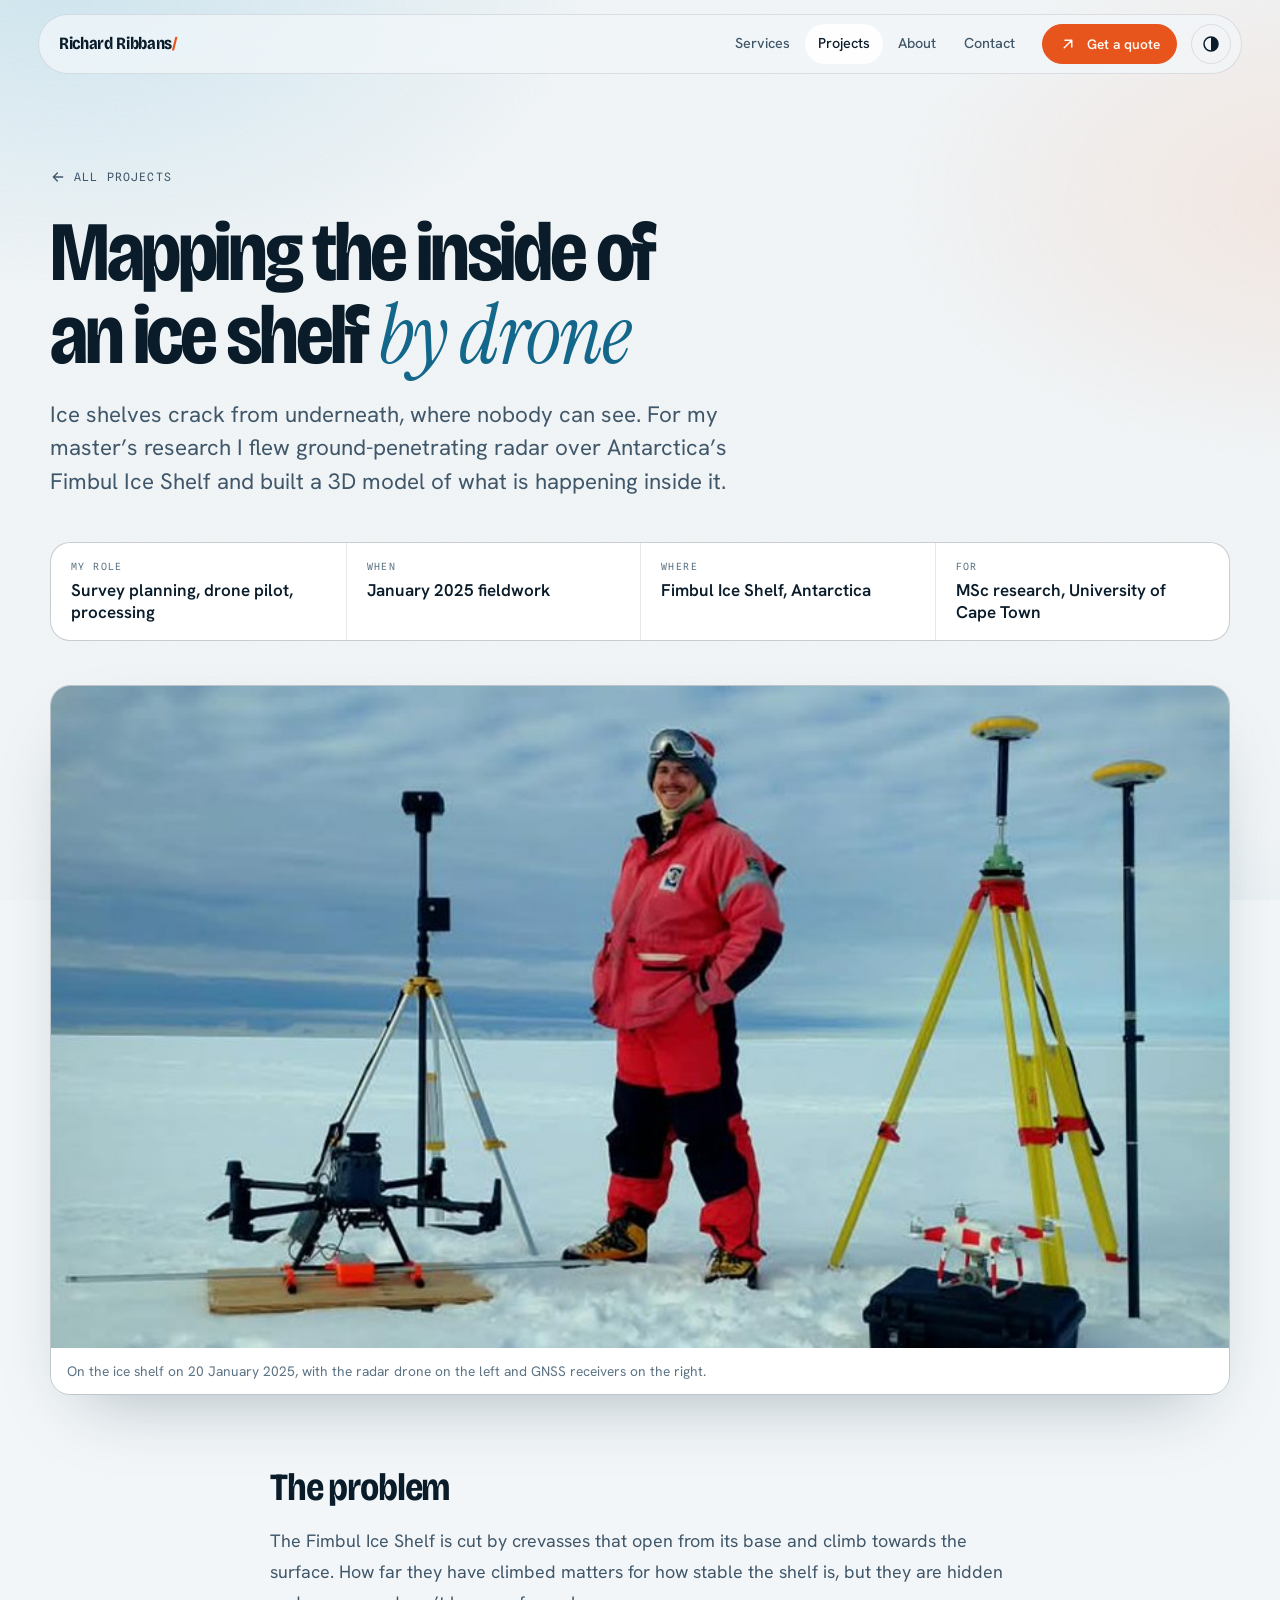
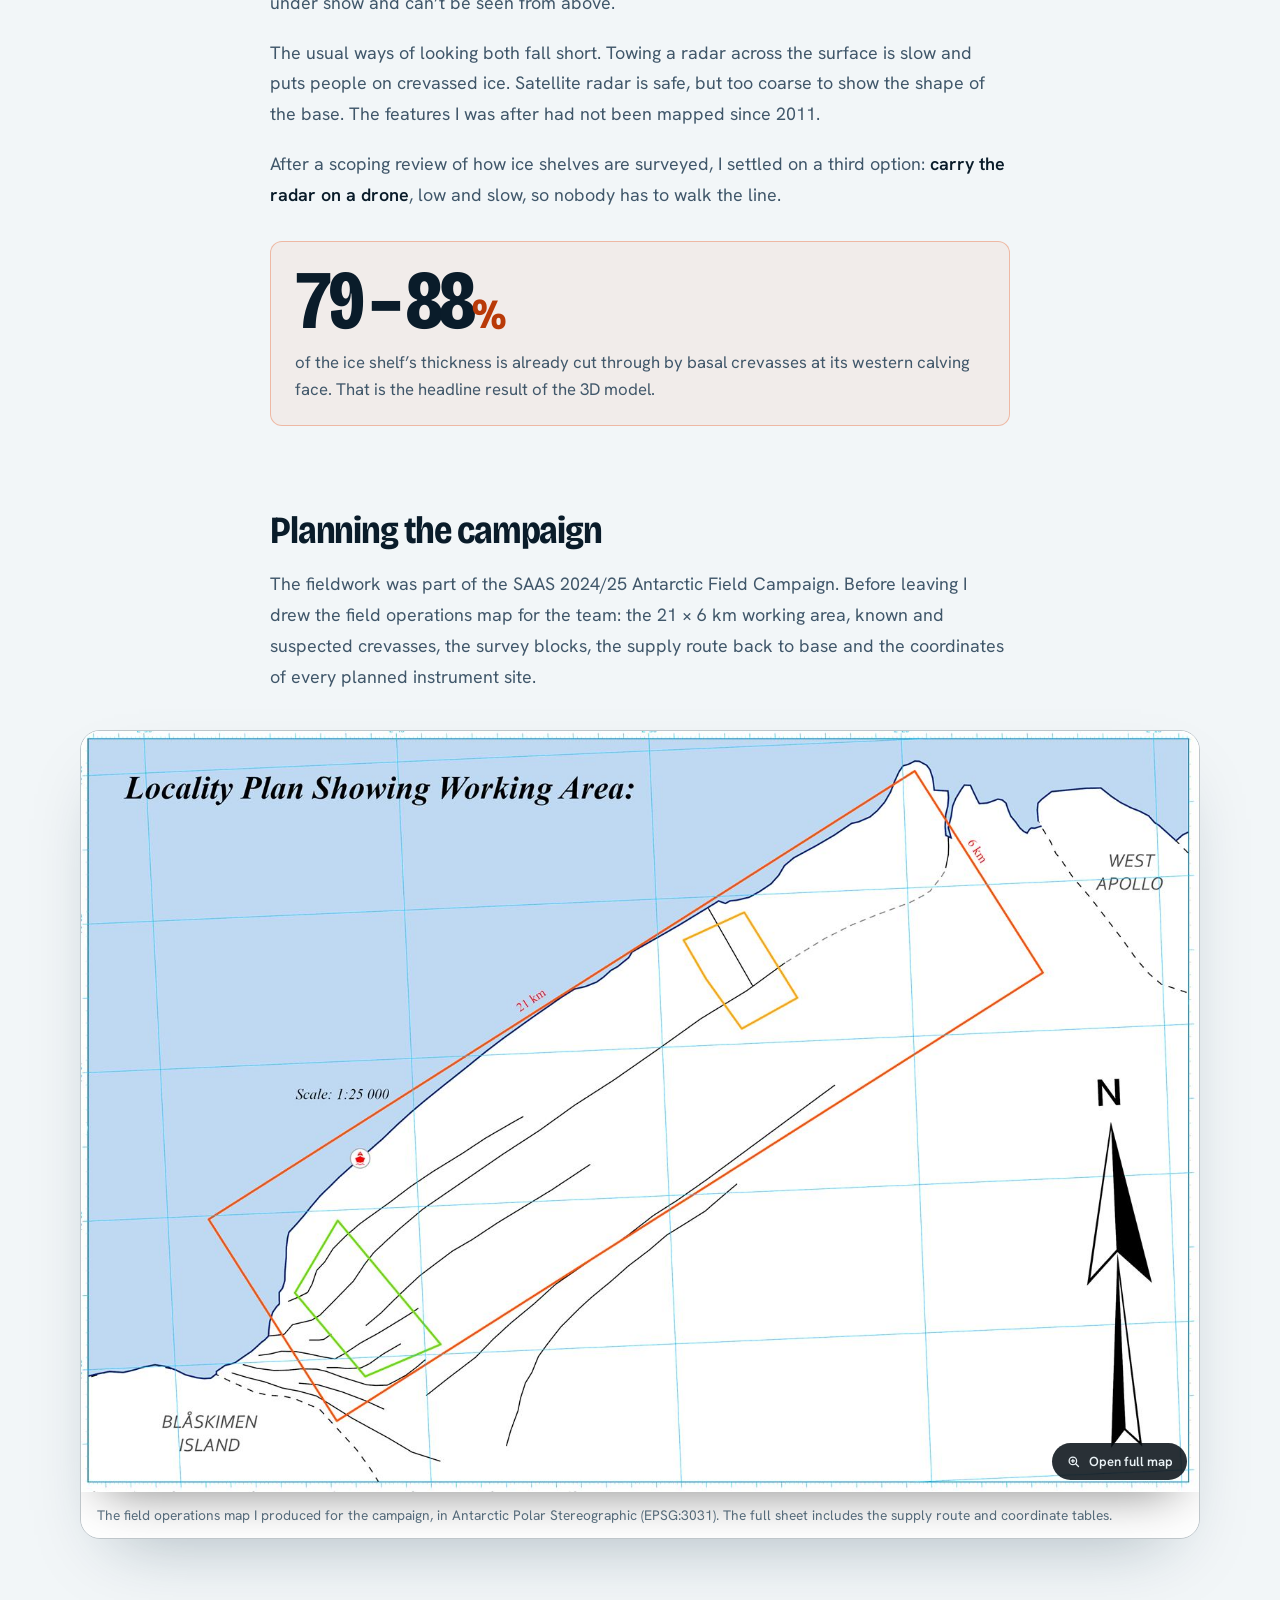
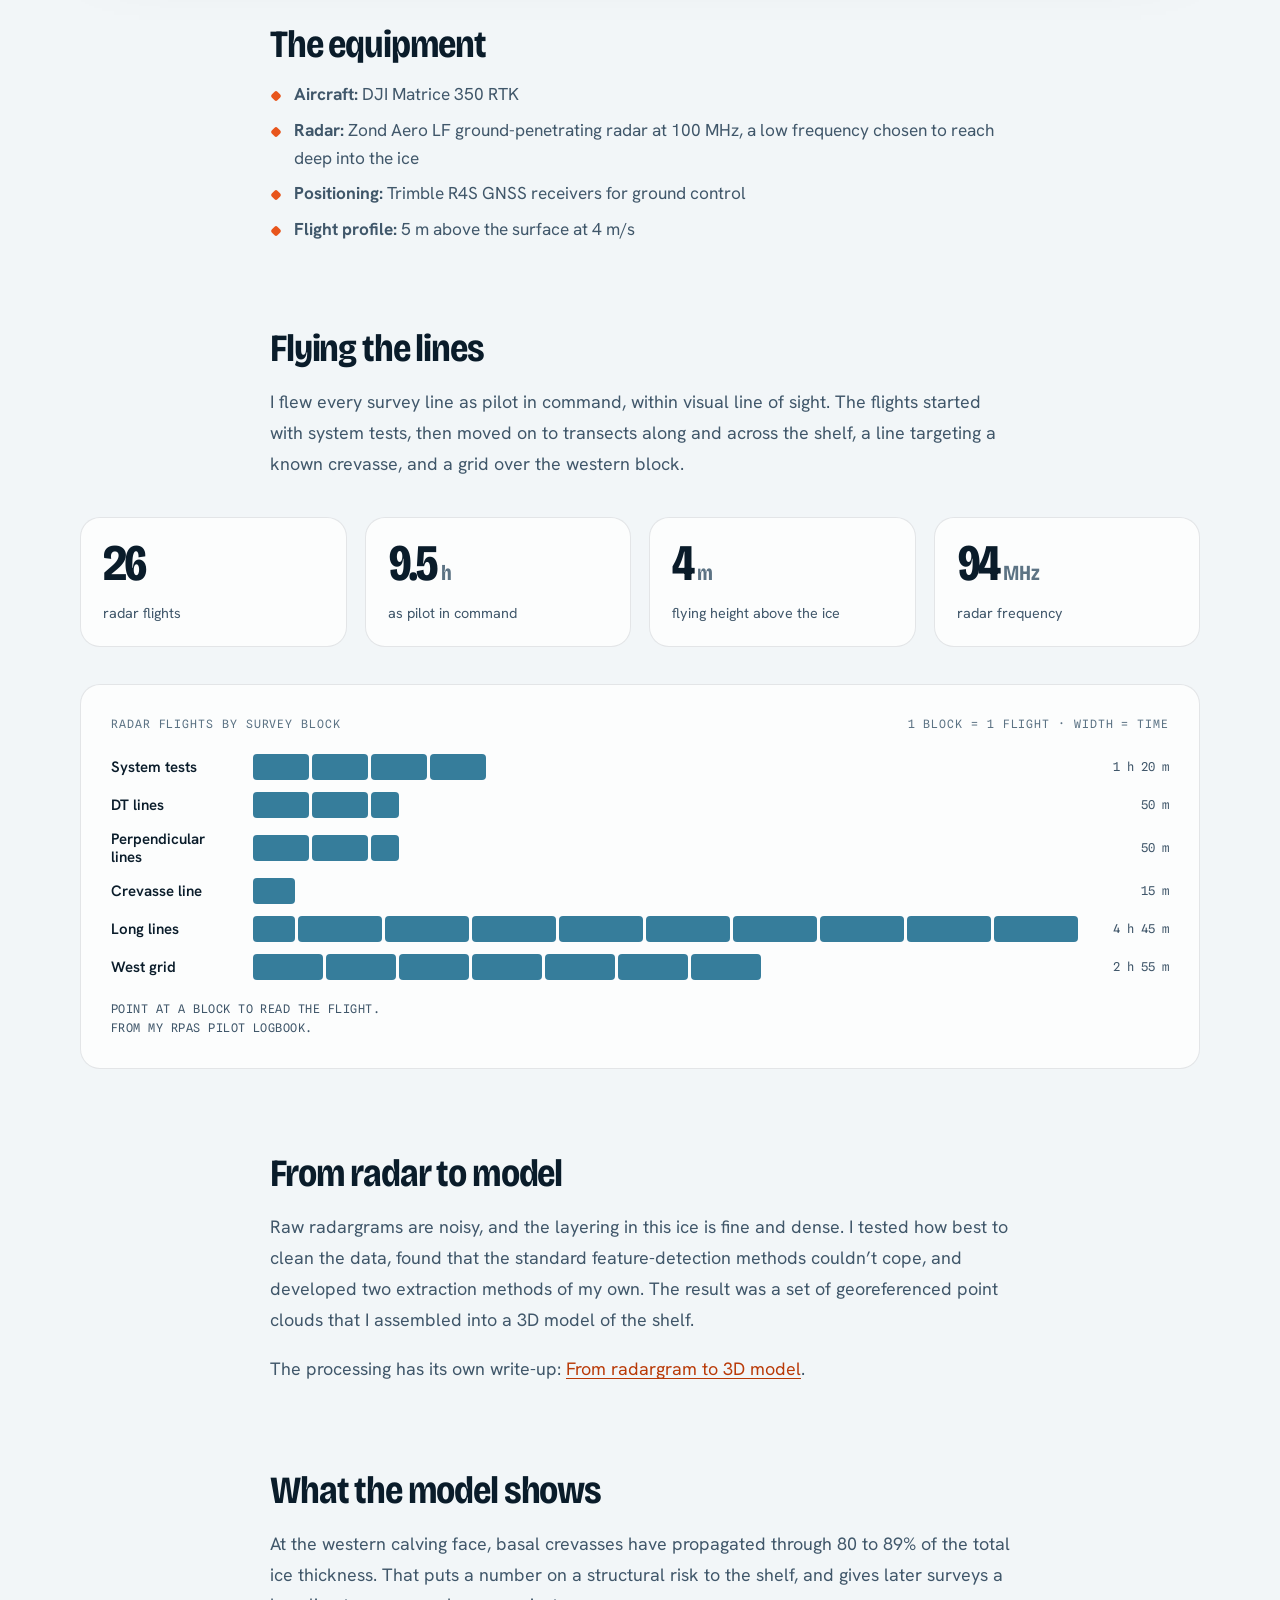
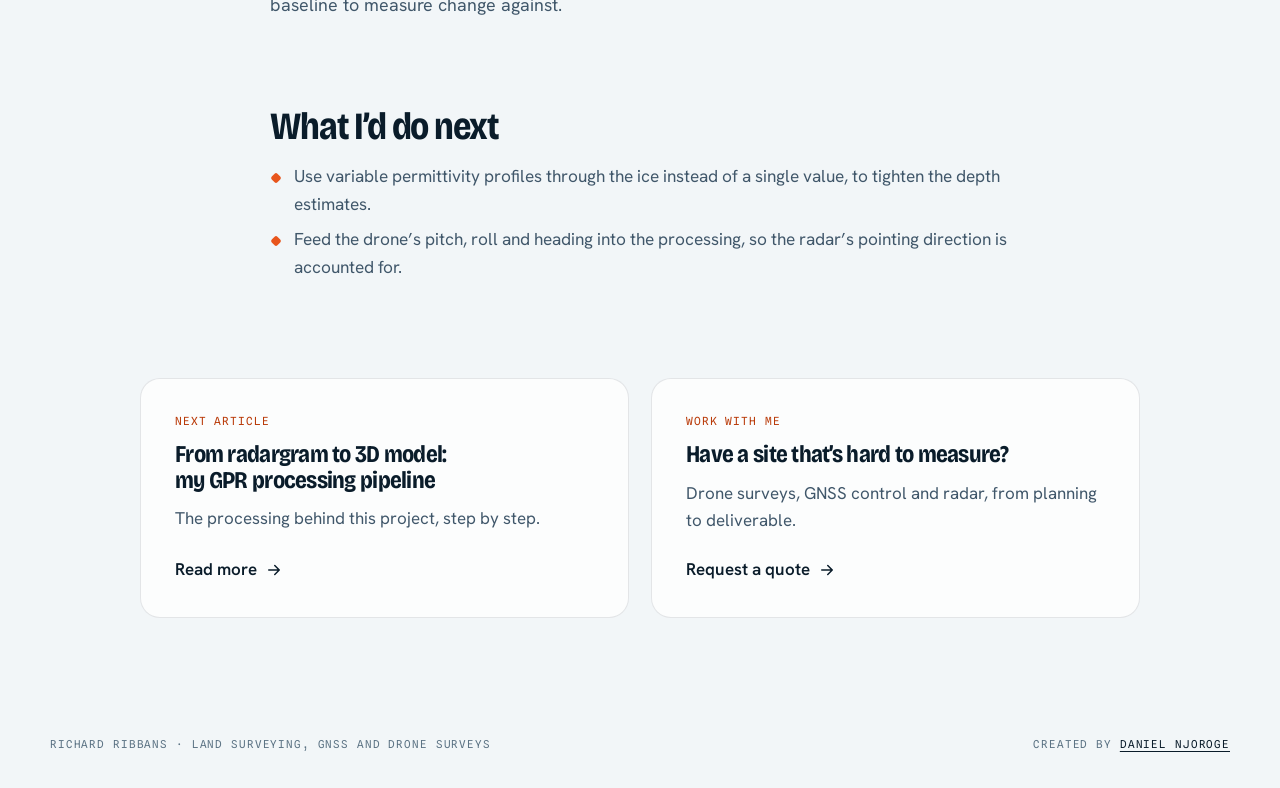
==== commit 2c573545: "Split the site into separate pages Home, Services, Projects, About and Contact are now their own pag" ====
--- a/fimbul-ice-shelf.html
+++ b/fimbul-ice-shelf.html
@@ -23,19 +23,21 @@
 <div class="atmo" aria-hidden="true"></div>
 <div class="progress" id="progress" aria-hidden="true"></div>
 
-<header class="head">
+<header class="head" id="head">
   <div class="head-in">
     <a class="brand" href="index.html">Richard Ribbans<b>/</b></a>
-    <nav class="nav" aria-label="Site">
-      <a href="index.html#services">Services</a>
-      <a href="index.html#process">How it works</a>
-      <a class="on" href="index.html#projects" aria-current="true">Projects</a>
-      <a href="index.html#about">About</a>
-      <a href="index.html#contact">Contact</a>
+    <nav class="nav" id="nav" aria-label="Site">
+      <a href="services.html">Services</a>
+      <a href="projects.html" class="on" aria-current="page">Projects</a>
+      <a href="about.html">About</a>
+      <a href="contact.html">Contact</a>
     </nav>
-    <a class="btn btn-sm btn-quote" href="mailto:ricrib@hotmail.co.za?subject=Survey%20quote%20request&amp;body=Site%20location%3A%0AWhat%20needs%20surveying%3A%0AWhat%20you%20need%20back%20(plan%2C%20model%2C%20report)%3A%0ADeadline%3A%0A" aria-label="Request a quote by email">
+    <a class="btn btn-sm btn-quote" href="contact.html">
       <svg class="i-arrow" viewBox="0 0 24 24" fill="none" stroke="currentColor" stroke-width="2" stroke-linecap="round" stroke-linejoin="round" aria-hidden="true"><path d="M7 17L17 7M8 7h9v9"/></svg><span>Get a quote</span>
     </a>
+    <button class="menu" id="menu" type="button" aria-label="Menu" aria-expanded="false" aria-controls="nav">
+      <svg width="18" height="18" viewBox="0 0 18 18" fill="none" stroke="currentColor" stroke-width="1.8" stroke-linecap="round" aria-hidden="true"><path d="M3 5.5h12M3 9h12M3 12.5h12"/></svg>
+    </button>
     <button class="theme" id="theme" type="button" aria-label="Switch between light and dark">
       <svg width="18" height="18" viewBox="0 0 18 18" aria-hidden="true"><circle cx="9" cy="9" r="7" fill="none" stroke="currentColor" stroke-width="1.5"/><path d="M9 2a7 7 0 0 1 0 14z" fill="currentColor"/></svg>
     </button>
@@ -46,7 +48,7 @@
 <article>
   <header class="art-hero">
     <div class="wrap">
-      <a class="back" href="index.html#projects"><svg viewBox="0 0 24 24" fill="none" stroke="currentColor" stroke-width="2" stroke-linecap="round" stroke-linejoin="round" aria-hidden="true"><path d="M19 12H5M11 6l-6 6 6 6"/></svg>All projects</a>
+      <a class="back" href="projects.html"><svg viewBox="0 0 24 24" fill="none" stroke="currentColor" stroke-width="2" stroke-linecap="round" stroke-linejoin="round" aria-hidden="true"><path d="M19 12H5M11 6l-6 6 6 6"/></svg>All projects</a>
       <h1 class="art-title">Mapping the inside of an ice shelf <em>by drone</em></h1>
       <p class="art-lede">Ice shelves crack from underneath, where nobody can see. For my master’s research I flew ground-penetrating radar over Antarctica’s Fimbul Ice Shelf and built a 3D model of what is happening inside it.</p>
       <dl class="art-meta" data-r>
@@ -134,7 +136,7 @@
         <p class="meta">Work with me</p>
         <h3>Have a site that’s hard to measure?</h3>
         <p>Drone surveys, GNSS control and radar, from planning to deliverable.</p>
-        <a class="go" href="index.html#contact">Request a quote <svg viewBox="0 0 24 24" fill="none" stroke="currentColor" stroke-width="2" stroke-linecap="round" stroke-linejoin="round" aria-hidden="true"><path d="M5 12h14M13 6l6 6-6 6"/></svg></a>
+        <a class="go" href="contact.html">Request a quote <svg viewBox="0 0 24 24" fill="none" stroke="currentColor" stroke-width="2" stroke-linecap="round" stroke-linejoin="round" aria-hidden="true"><path d="M5 12h14M13 6l6 6-6 6"/></svg></a>
       </article>
     </div>
   </div>
--- a/assets/site.css
+++ b/assets/site.css
@@ -485,3 +485,30 @@
 .art-end{max-width:1000px;margin:clamp(56px,8vw,96px) auto 0;display:grid;grid-template-columns:1fr 1fr;gap:clamp(14px,2vw,22px)}
 .art-end .card h3{font-size:1.5rem}
 @media (max-width:760px){.art-end{grid-template-columns:1fr}}
+
+/* ===== Multi-page ===== */
+.head-in{position:relative}
+.menu{display:none;width:40px;height:40px;place-items:center;border:1px solid var(--stroke);border-radius:50%;background:transparent;cursor:pointer;flex:none;touch-action:manipulation}
+.menu:hover{border-color:var(--ink)}
+@media (max-width:900px){
+  .menu{display:grid}
+  .nav{position:absolute;top:calc(100% + 10px);left:0;right:0;margin:0;flex-direction:column;gap:2px;padding:10px;border-radius:22px;background:var(--bg-2);border:1px solid var(--stroke-2);box-shadow:var(--shadow)}
+  .head.open .nav{display:flex}
+  .nav a{padding:14px 16px;font-size:1.02rem}
+}
+.page-hero{padding-bottom:0}
+.page-hero .kicker{margin-bottom:4px}
+.sec.tight{padding-top:clamp(36px,5vw,64px)}
+.contact.page{margin-top:clamp(108px,13vw,150px)}
+.contact.page h1{font-family:var(--f-display);font-stretch:88%;font-weight:700;font-size:clamp(2.7rem,8vw,6.6rem);line-height:.92;letter-spacing:-.03em;max-width:12ch;margin:0}
+.contact.page h1 em{font-family:var(--f-serif);font-style:italic;font-weight:400;letter-spacing:-.02em;color:#8FD3EE}
+.tiles{display:grid;grid-template-columns:repeat(3,1fr);gap:clamp(12px,1.6vw,18px)}
+.tiles li{padding:0}
+.tiles a{display:grid;grid-template-columns:auto 1fr;gap:4px 16px;align-content:start;height:100%;padding:22px;text-decoration:none}
+.tiles .ico{grid-row:1/3;width:46px;height:46px;border-radius:14px;display:grid;place-items:center;background:var(--glacier-dim);color:var(--glacier)}
+.tiles .ico svg{width:23px;height:23px}
+.tiles h3{font-family:var(--f-display);font-stretch:85%;font-weight:700;font-size:1.24rem;line-height:1.1;letter-spacing:-.025em;align-self:end}
+.tiles p{font-size:.92rem;line-height:1.45;color:var(--ink-2)}
+.tiles li:hover h3{color:var(--flag)}
+@media (max-width:980px){.tiles{grid-template-columns:1fr 1fr}}
+@media (max-width:640px){.tiles{grid-template-columns:1fr}}
